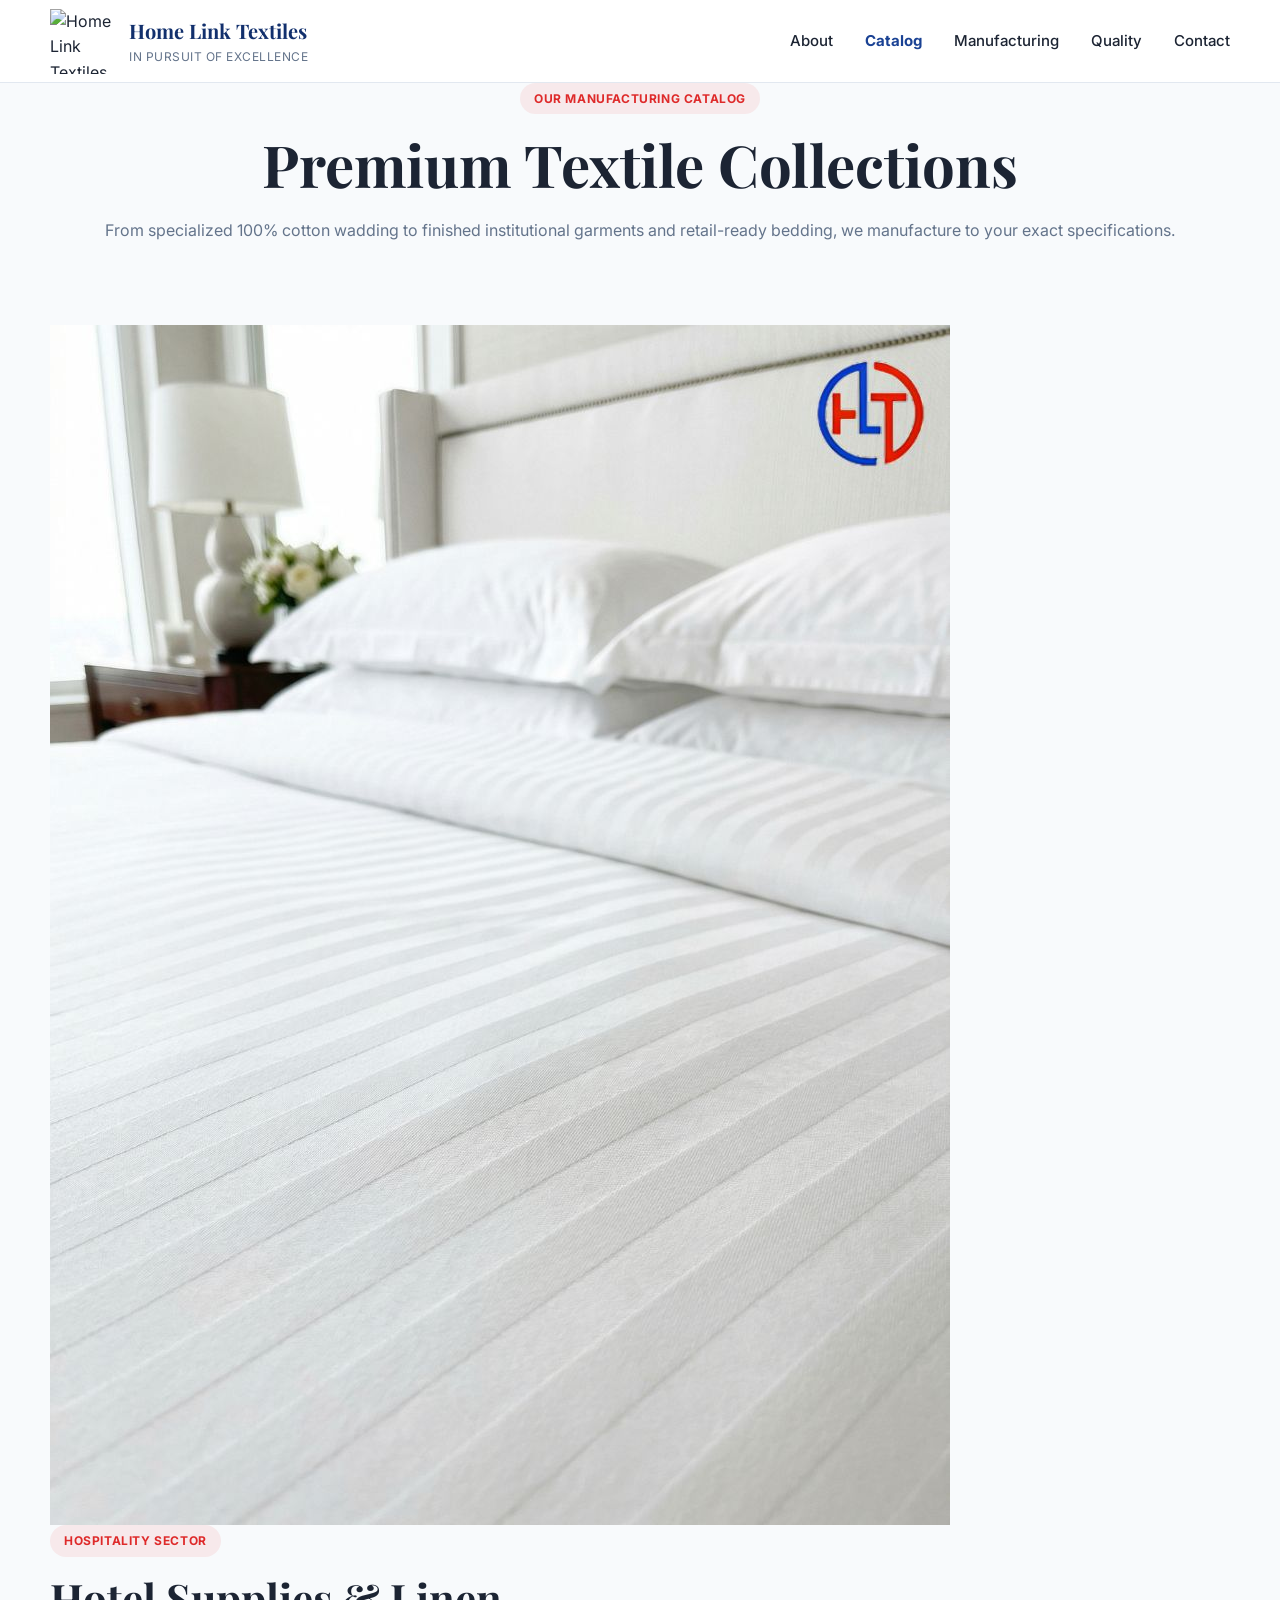
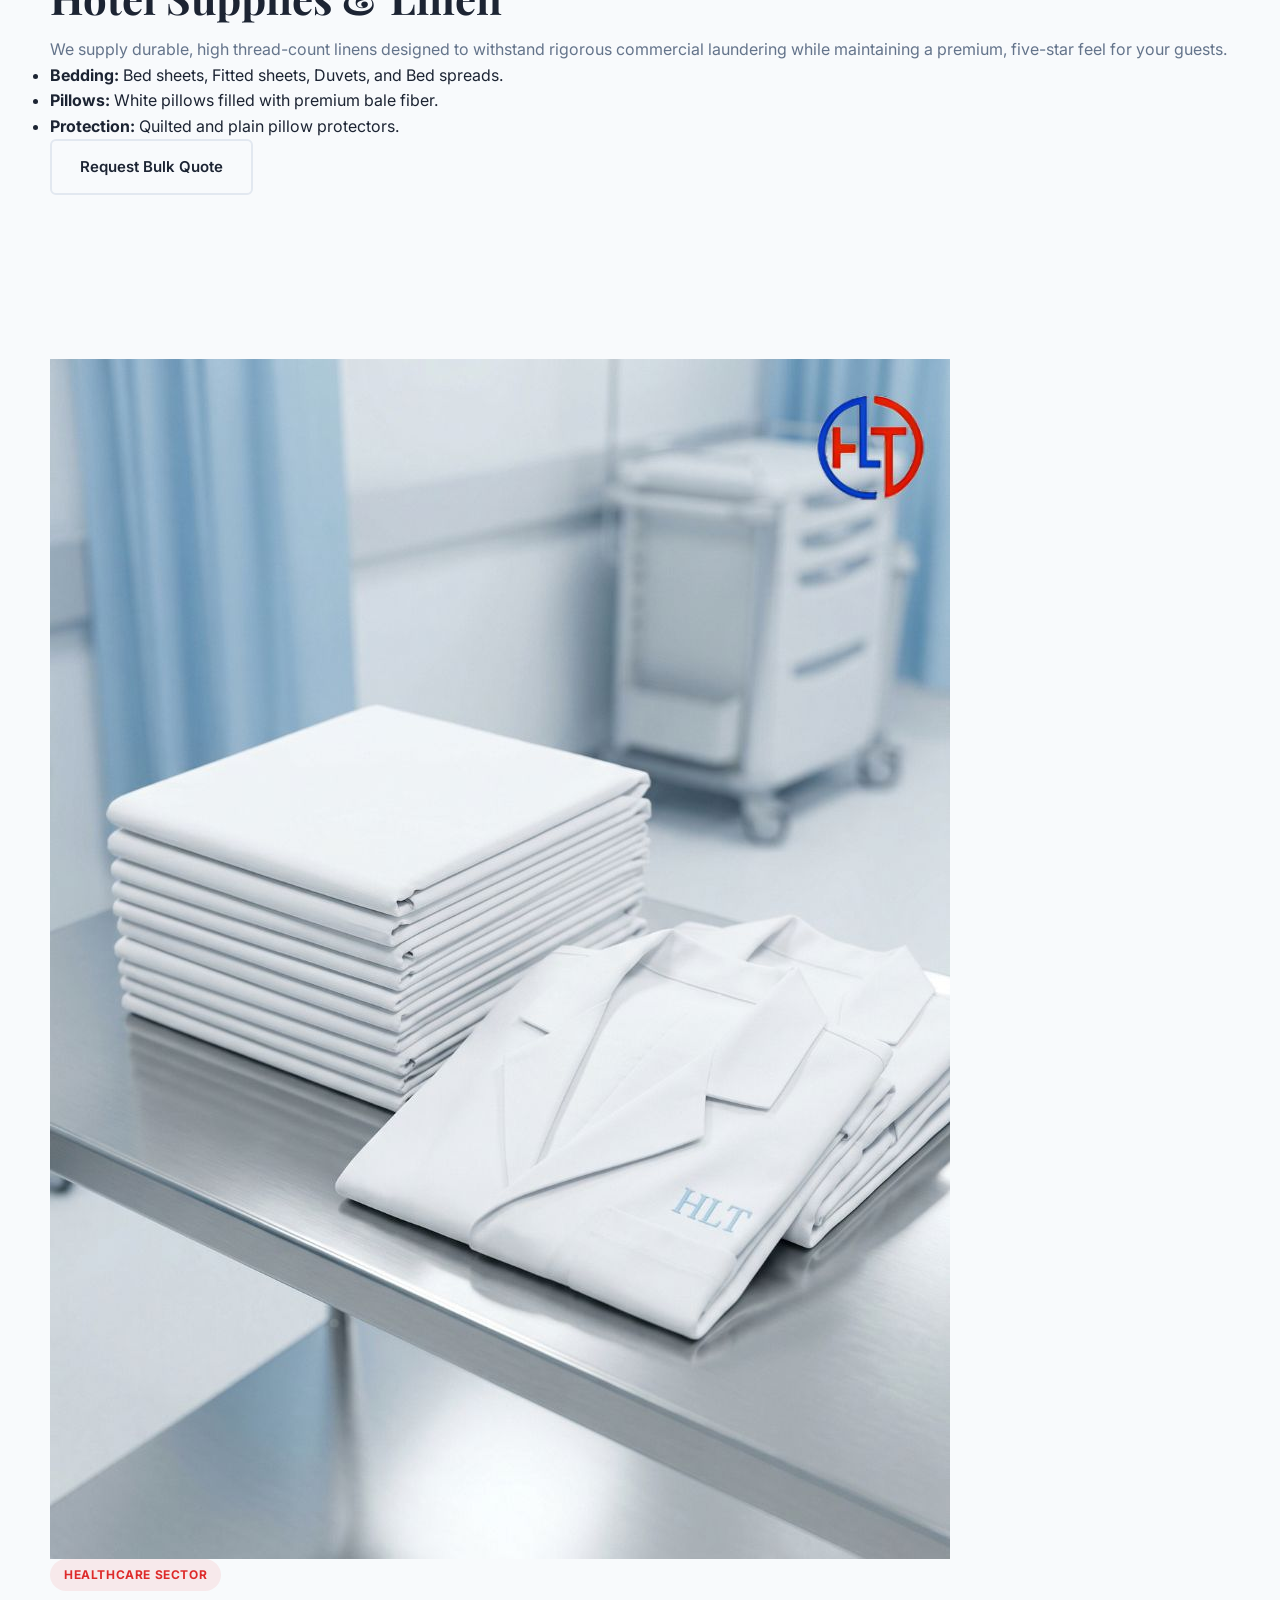
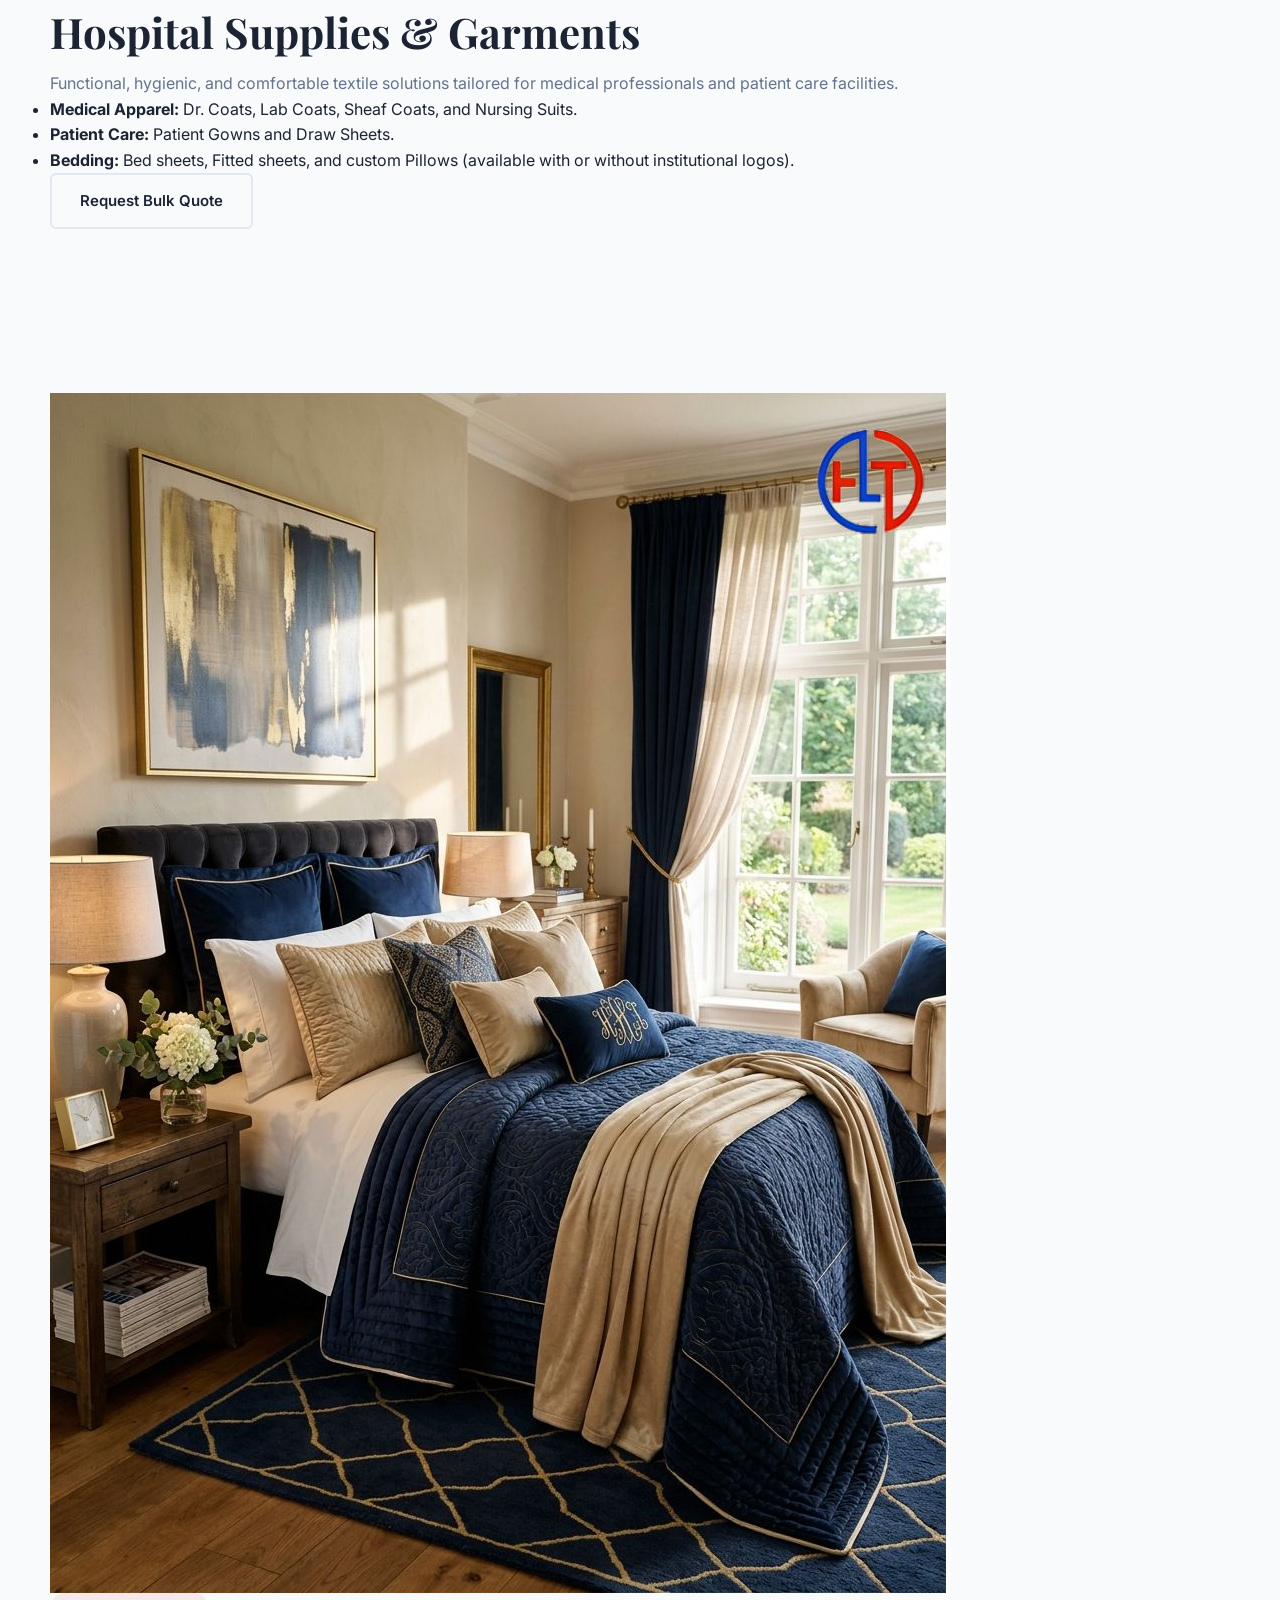
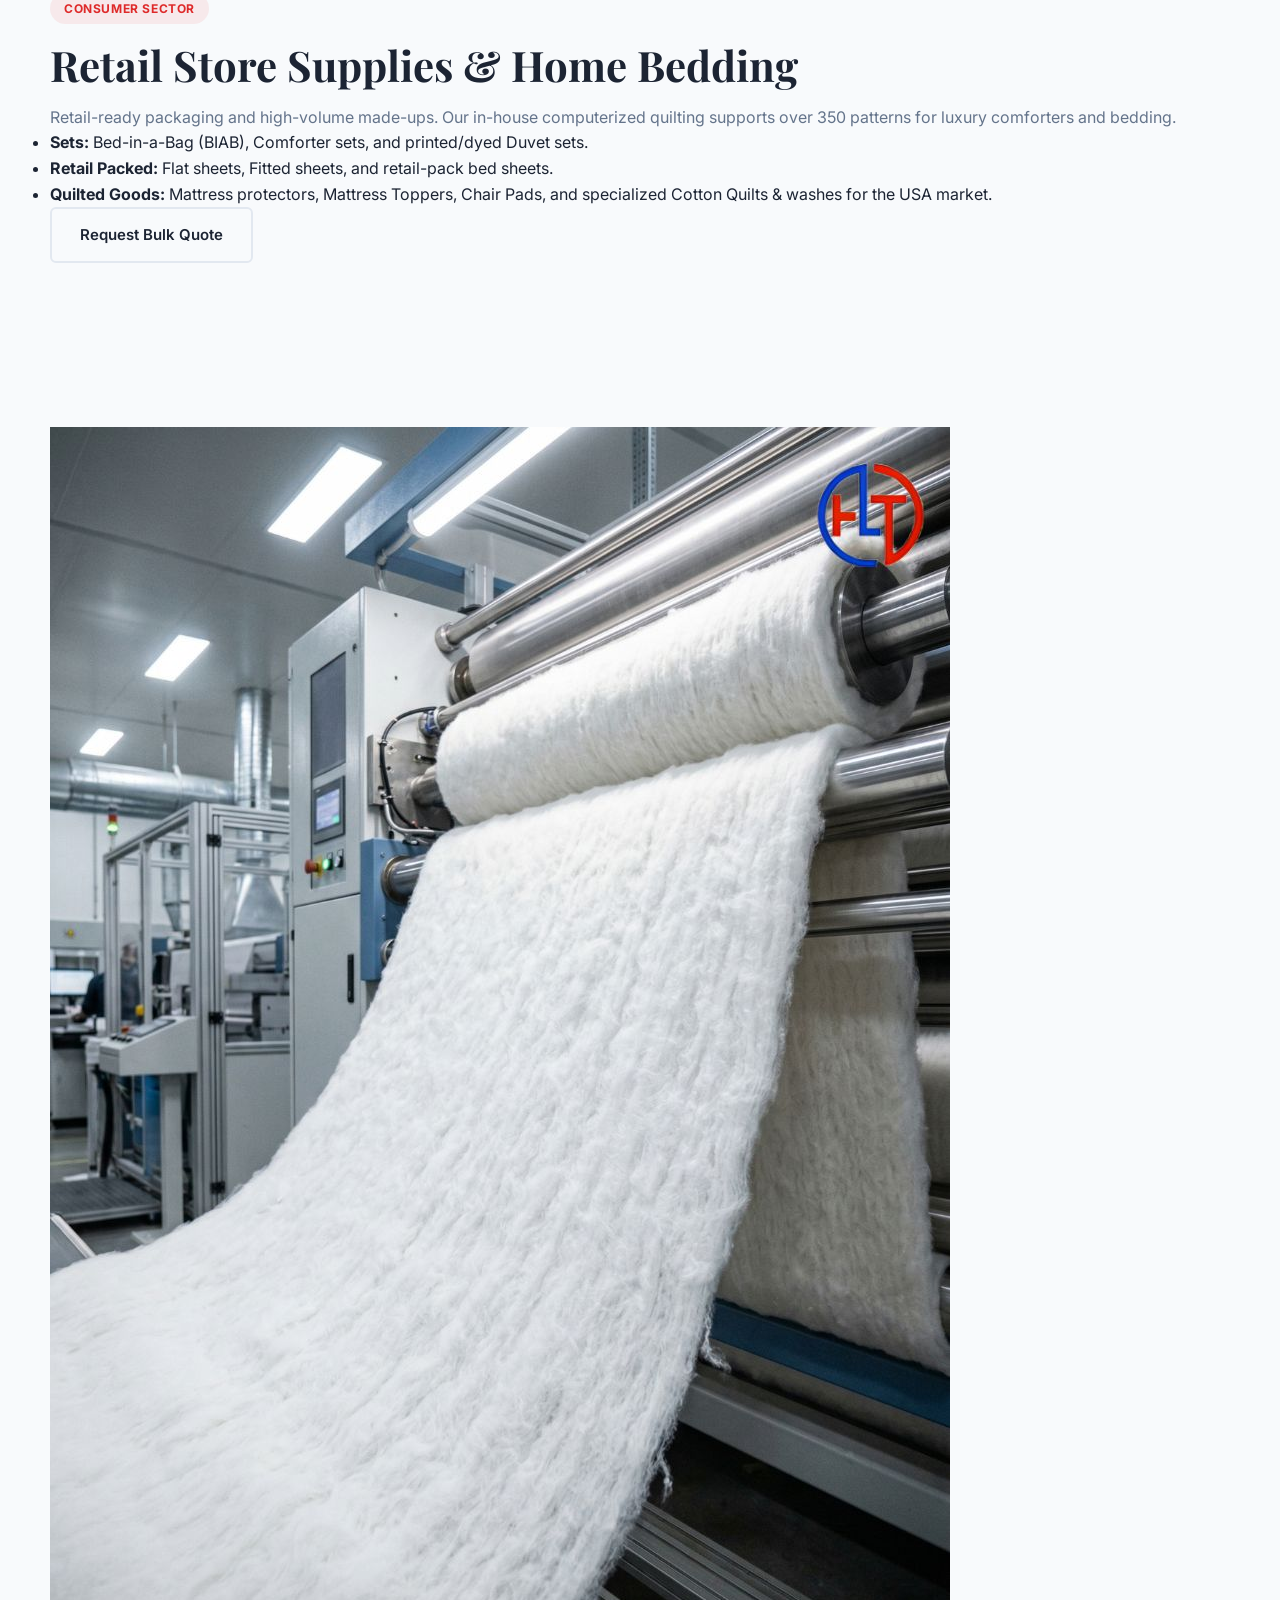
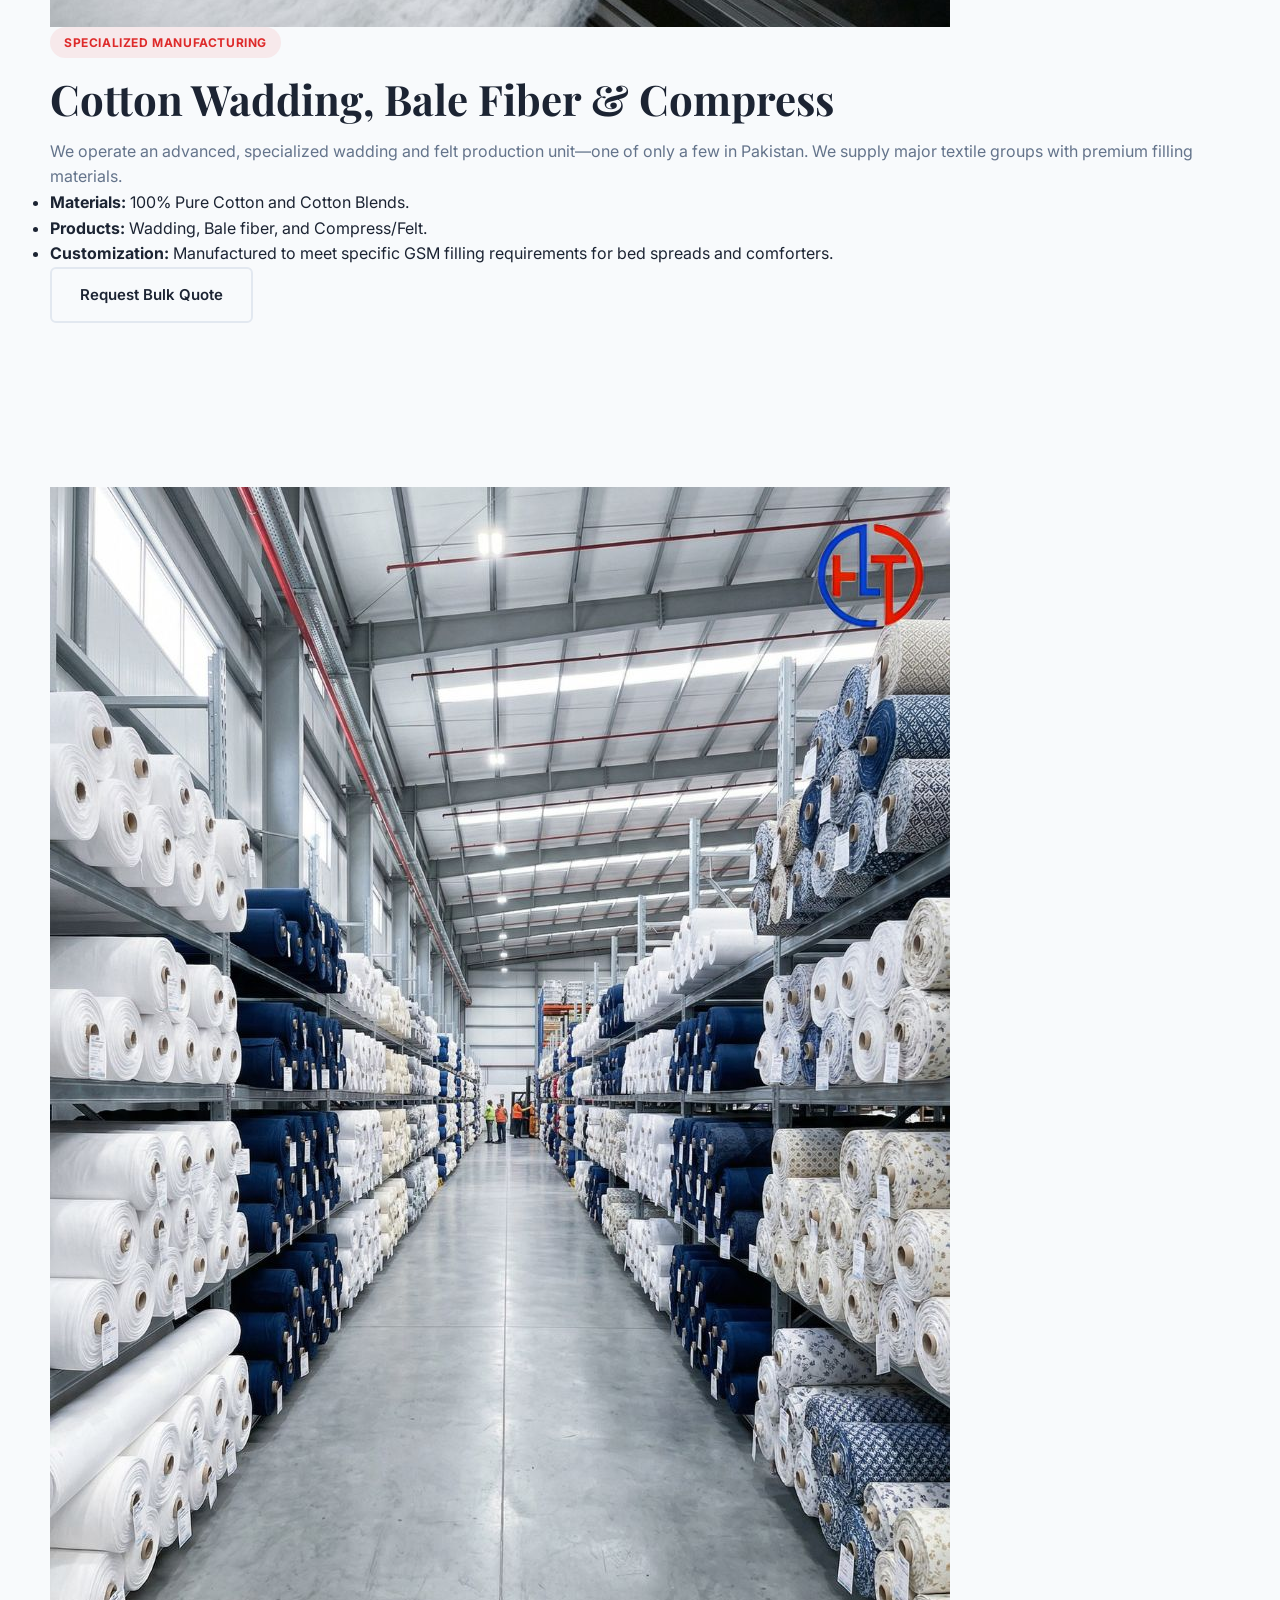
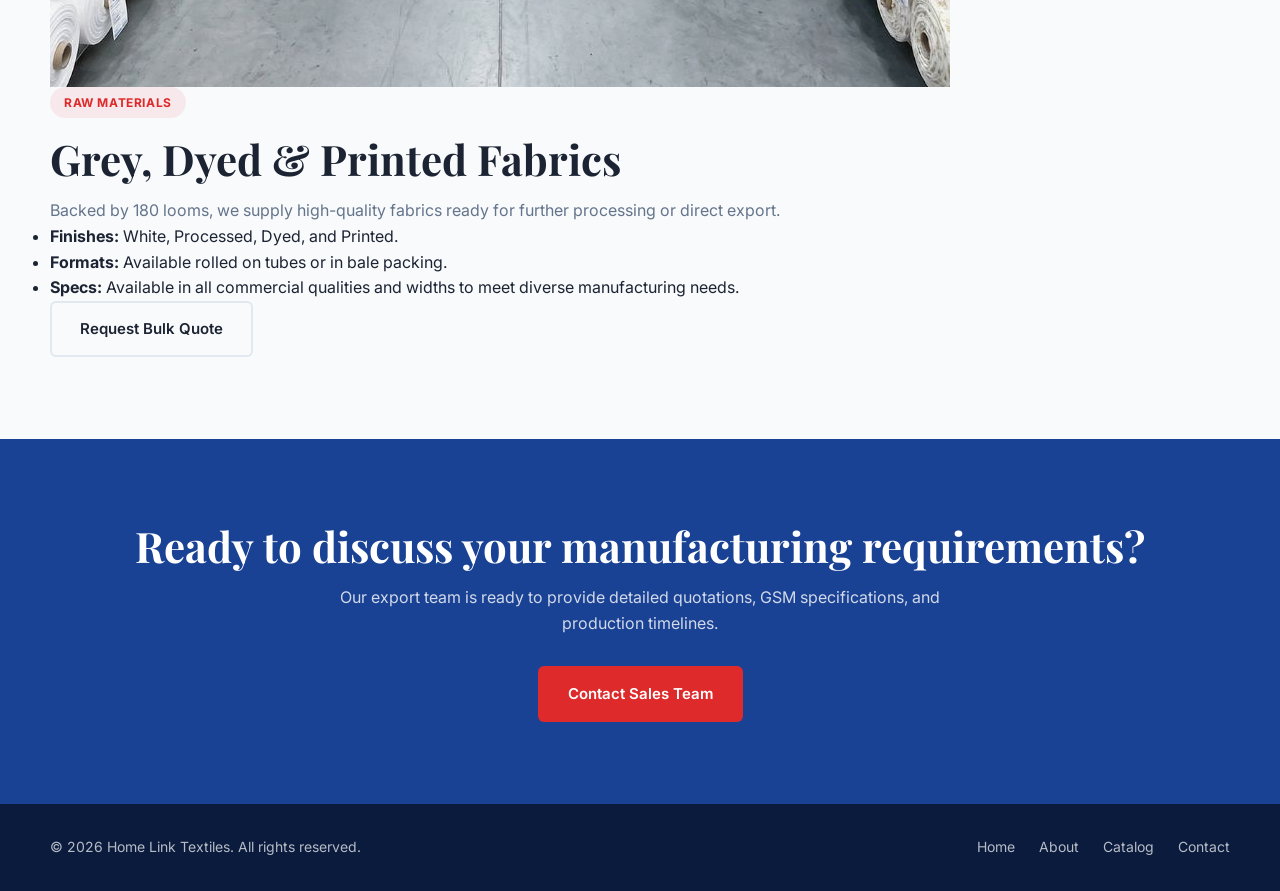
==== products.html @ 5bf3c8de "Create products.html" ====
<!DOCTYPE html>
<html lang="en">
<head>
  <meta charset="UTF-8" />
  <meta name="viewport" content="width=device-width, initial-scale=1.0" />
  <title>Our Products | Home Link Textiles</title>
  <link rel="icon" href="assets/image_af08e5.png" type="image/png">
  <meta name="description" content="Explore the complete manufacturing catalog of Home Link Textiles, including hotel linen, hospital apparel, retail bedding, cotton wadding, and raw fabrics." />
  
  <link rel="preconnect" href="https://fonts.googleapis.com">
  <link rel="preconnect" href="https://fonts.gstatic.com" crossorigin>
  <link href="https://fonts.googleapis.com/css2?family=Playfair+Display:wght@600;700&family=Inter:wght@400;500;600&display=swap" rel="stylesheet">
  
  <link rel="stylesheet" href="styles.css" />
</head>
<body>
  
  <header>
    <div class="container nav">
      <a href="index.html" class="brand">
        <img src="assets/image_af08e5.png" alt="Home Link Textiles Logo" />
        <div class="brand-text">
          <strong>Home Link Textiles</strong>
          <span>In Pursuit of Excellence</span>
        </div>
      </a>

      <button class="nav-toggle" aria-label="Open navigation menu" aria-expanded="false" aria-controls="site-menu">
        <span></span>
        <span></span>
        <span></span>
      </button>

      <nav class="site-nav" id="site-menu">
        <ul>
          <li><a href="index.html#about">About</a></li>
          <li><a href="products.html" style="color: var(--primary); font-weight: 700;">Catalog</a></li>
          <li><a href="index.html#manufacturing">Manufacturing</a></li>
          <li><a href="index.html#quality">Quality</a></li>
          <li><a href="index.html#contact">Contact</a></li>
        </ul>
      </nav>
    </div>
  </header>
  
  <main>
    <section class="page-header">
      <div class="container text-center">
        <span class="eyebrow">Our Manufacturing Catalog</span>
        <h1>Premium Textile Collections</h1>
        <p class="header-subtitle">
          From specialized 100% cotton wadding to finished institutional garments and retail-ready bedding, we manufacture to your exact specifications.
        </p>
      </div>
    </section>

    <section class="section product-feature">
      <div class="container">
        <div class="feature-grid">
          <div class="feature-image">
            <img src="assets/hotel-linen.jpg" alt="Luxury Hotel Linen Collection" loading="lazy">
          </div>
          <div class="feature-text">
            <span class="eyebrow">Hospitality Sector</span>
            <h2>Hotel Supplies & Linen</h2>
            <p>We supply durable, high thread-count linens designed to withstand rigorous commercial laundering while maintaining a premium, five-star feel for your guests.</p>
            <ul class="feature-list">
              <li><strong>Bedding:</strong> Bed sheets, Fitted sheets, Duvets, and Bed spreads.</li>
              <li><strong>Pillows:</strong> White pillows filled with premium bale fiber.</li>
              <li><strong>Protection:</strong> Quilted and plain pillow protectors.</li>
            </ul>
            <a href="index.html#contact" class="btn btn-secondary">Request Bulk Quote</a>
          </div>
        </div>
      </div>
    </section>

    <section class="section product-feature bg-light">
      <div class="container">
        <div class="feature-grid reverse">
          <div class="feature-image">
            <img src="assets/hospital-linen.jpg" alt="Hospital Garments and Linen" loading="lazy">
          </div>
          <div class="feature-text">
            <span class="eyebrow">Healthcare Sector</span>
            <h2>Hospital Supplies & Garments</h2>
            <p>Functional, hygienic, and comfortable textile solutions tailored for medical professionals and patient care facilities.</p>
            <ul class="feature-list">
              <li><strong>Medical Apparel:</strong> Dr. Coats, Lab Coats, Sheaf Coats, and Nursing Suits.</li>
              <li><strong>Patient Care:</strong> Patient Gowns and Draw Sheets.</li>
              <li><strong>Bedding:</strong> Bed sheets, Fitted sheets, and custom Pillows (available with or without institutional logos).</li>
            </ul>
            <a href="index.html#contact" class="btn btn-secondary">Request Bulk Quote</a>
          </div>
        </div>
      </div>
    </section>

    <section class="section product-feature">
      <div class="container">
        <div class="feature-grid">
          <div class="feature-image">
            <img src="assets/home-bedding.jpg" alt="Retail Bedding and Comforters" loading="lazy">
          </div>
          <div class="feature-text">
            <span class="eyebrow">Consumer Sector</span>
            <h2>Retail Store Supplies & Home Bedding</h2>
            <p>Retail-ready packaging and high-volume made-ups. Our in-house computerized quilting supports over 350 patterns for luxury comforters and bedding.</p>
            <ul class="feature-list">
              <li><strong>Sets:</strong> Bed-in-a-Bag (BIAB), Comforter sets, and printed/dyed Duvet sets.</li>
              <li><strong>Retail Packed:</strong> Flat sheets, Fitted sheets, and retail-pack bed sheets.</li>
              <li><strong>Quilted Goods:</strong> Mattress protectors, Mattress Toppers, Chair Pads, and specialized Cotton Quilts & washes for the USA market.</li>
            </ul>
            <a href="index.html#contact" class="btn btn-secondary">Request Bulk Quote</a>
          </div>
        </div>
      </div>
    </section>

    <section class="section product-feature bg-light">
      <div class="container">
        <div class="feature-grid reverse">
          <div class="feature-image">
            <img src="assets/cotton-wadding.jpg" alt="Industrial Cotton Wadding" loading="lazy">
          </div>
          <div class="feature-text">
            <span class="eyebrow">Specialized Manufacturing</span>
            <h2>Cotton Wadding, Bale Fiber & Compress</h2>
            <p>We operate an advanced, specialized wadding and felt production unit—one of only a few in Pakistan. We supply major textile groups with premium filling materials.</p>
            <ul class="feature-list">
              <li><strong>Materials:</strong> 100% Pure Cotton and Cotton Blends.</li>
              <li><strong>Products:</strong> Wadding, Bale fiber, and Compress/Felt.</li>
              <li><strong>Customization:</strong> Manufactured to meet specific GSM filling requirements for bed spreads and comforters.</li>
            </ul>
            <a href="index.html#contact" class="btn btn-secondary">Request Bulk Quote</a>
          </div>
        </div>
      </div>
    </section>

    <section class="section product-feature">
      <div class="container">
        <div class="feature-grid">
          <div class="feature-image">
            <img src="assets/fabrics-rolls.jpg" alt="Fabric Rolls in Warehouse" loading="lazy">
          </div>
          <div class="feature-text">
            <span class="eyebrow">Raw Materials</span>
            <h2>Grey, Dyed & Printed Fabrics</h2>
            <p>Backed by 180 looms, we supply high-quality fabrics ready for further processing or direct export.</p>
            <ul class="feature-list">
              <li><strong>Finishes:</strong> White, Processed, Dyed, and Printed.</li>
              <li><strong>Formats:</strong> Available rolled on tubes or in bale packing.</li>
              <li><strong>Specs:</strong> Available in all commercial qualities and widths to meet diverse manufacturing needs.</li>
            </ul>
            <a href="index.html#contact" class="btn btn-secondary">Request Bulk Quote</a>
          </div>
        </div>
      </div>
    </section>

    <section class="section cta">
      <div class="container text-center">
        <h2>Ready to discuss your manufacturing requirements?</h2>
        <p style="color: rgba(255,255,255,0.8); max-width: 600px; margin: 10px auto 30px;">Our export team is ready to provide detailed quotations, GSM specifications, and production timelines.</p>
        <a href="index.html#contact" class="btn btn-primary-alt">Contact Sales Team</a>
      </div>
    </section>

  </main>

  <footer>
    <div class="container footer-grid">
      <p>© 2026 Home Link Textiles. All rights reserved.</p>
      <div class="footer-links">
        <a href="index.html">Home</a>
        <a href="index.html#about">About</a>
        <a href="products.html">Catalog</a>
        <a href="index.html#contact">Contact</a>
      </div>
    </div>
  </footer>

  <script>
    // Navigation toggle logic (Same as index)
    const navToggle = document.querySelector('.nav-toggle');
    const siteMenu = document.querySelector('.site-nav');
    if (navToggle && siteMenu) {
      navToggle.addEventListener('click', () => {
        const isOpen = siteMenu.classList.toggle('open');
        navToggle.classList.toggle('active', isOpen);
      });
    }
  </script>
</body>
</html>
---- styles.css ----
:root {
  /* Adjusted Premium Logo Colors */
  --primary: #1A4294; 
  --primary-dark: #12306D;
  --secondary: #DE2A2A; 
  --secondary-dark: #B82222;
  
  /* Layout & Typography Basics */
  --text: #1C2433;
  --muted: #64748B;
  --bg: #F8FAFC;
  --white: #FFFFFF;
  --border: #E2E8F0;
  
  /* Refined, sharper corners and sophisticated shadows */
  --shadow: 0 16px 32px rgba(26, 66, 148, 0.06); 
  --radius: 6px; 
  --container: 1180px;
}

* {
  margin: 0;
  padding: 0;
  box-sizing: border-box;
}

html {
  scroll-behavior: smooth;
}

body {
  font-family: 'Inter', sans-serif;
  color: var(--text);
  background: var(--bg);
  line-height: 1.6;
  overflow-x: hidden;
}

h1, h2, h3, h4, h5, h6 {
  font-family: 'Playfair Display', serif;
  line-height: 1.2;
}

h1 {
  font-size: clamp(36px, 5vw, 58px);
  margin-bottom: 18px;
}

h2 {
  font-size: clamp(32px, 4vw, 42px);
  margin-bottom: 14px;
}

h3 {
  font-size: 24px;
  margin-bottom: 10px;
}

p {
  color: var(--muted);
  font-size: 16px;
}

img {
  max-width: 100%;
  display: block;
}

a {
  text-decoration: none;
  color: inherit;
}

.container {
  width: min(100% - 32px, var(--container));
  margin: 0 auto;
}

.text-center {
  text-align: center;
  margin-left: auto;
  margin-right: auto;
}

.section {
  padding: 82px 0;
}

.section-title {
  max-width: 760px;
  margin-bottom: 42px;
}

/* Red Accent Eyebrow */
.eyebrow {
  display: inline-block;
  padding: 6px 14px;
  border-radius: 999px;
  background: rgba(222, 42, 42, 0.08);
  color: var(--secondary);
  font-family: 'Inter', sans-serif;
  font-size: 12px;
  font-weight: 700;
  letter-spacing: 0.6px;
  margin-bottom: 16px;
  text-transform: uppercase;
}

/* Buttons */
.btns {
  display: flex;
  flex-wrap: wrap;
  gap: 14px;
  margin-top: 28px;
}

.btn {
  display: inline-flex;
  align-items: center;
  justify-content: center;
  padding: 14px 28px;
  border-radius: var(--radius);
  font-family: 'Inter', sans-serif;
  font-weight: 600;
  font-size: 15px;
  transition: 0.3s ease;
  border: 2px solid transparent;
  cursor: pointer;
}

.btn-primary {
  background: var(--primary);
  color: var(--white);
}

.btn-primary:hover {
  background: var(--primary-dark);
  transform: translateY(-2px);
  box-shadow: 0 8px 20px rgba(26, 66, 148, 0.15);
}

.btn-secondary {
  background: transparent;
  color: var(--text);
  border-color: var(--border);
}

.btn-secondary:hover {
  border-color: var(--primary);
  color: var(--primary);
  transform: translateY(-2px);
}

/* Header & Nav */
header {
  position: sticky;
  top: 0;
  z-index: 100;
  background: var(--white);
  border-bottom: 1px solid var(--border);
}

.nav {
  min-height: 82px;
  display: flex;
  align-items: center;
  justify-content: space-between;
  gap: 20px;
  position: relative;
}

.brand {
  display: flex;
  align-items: center;
  gap: 14px;
}

.brand img {
  width: 65px;
  height: 65px;
  object-fit: contain;
}

.brand-text strong {
  display: block;
  font-family: 'Playfair Display', serif;
  font-size: 20px;
  color: var(--primary-dark);
}

.brand-text span {
  display: block;
  color: var(--muted);
  font-size: 12px;
  letter-spacing: 0.5px;
  text-transform: uppercase;
}

.site-nav ul {
  display: flex;
  list-style: none;
  gap: 32px;
  align-items: center;
}

.site-nav a {
  color: var(--text);
  font-weight: 500;
  font-size: 15px;
  transition: color 0.2s;
}

.site-nav a:hover {
  color: var(--secondary);
}

.nav-toggle {
  display: none;
  width: 44px;
  height: 44px;
  border: 1px solid var(--border);
  background: var(--white);
  border-radius: var(--radius);
  cursor: pointer;
  align-items: center;
  justify-content: center;
  flex-direction: column;
  gap: 5px;
}

.nav-toggle span {
  display: block;
  width: 20px;
  height: 2px;
  background: var(--text);
  border-radius: 2px;
  transition: 0.25s ease;
}

/* Hero Section */
.hero {
  position: relative;
  background: var(--white);
  padding: 88px 0 72px;
  border-bottom: 1px solid var(--border);
}

.hero-grid {
  display: grid;
  grid-template-columns: 1.15fr 0.85fr;
  gap: 48px;
  align-items: center;
}

.hero p {
  font-size: 18px;
  max-width: 600px;
}

.hero-card {
  background: var(--white);
  border-radius: var(--radius);
  padding: 32px;
  box-shadow: var(--shadow);
  border: 1px solid var(--border); 
}

.hero-stats {
  display: grid;
  grid-template-columns: repeat(2, 1fr);
  gap: 16px;
  margin-top: 24px;
}

.stat-box {
  background: var(--bg);
  border-radius: var(--radius);
  padding: 20px;
}

.stat-box strong {
  display: flex;
  align-items: center;
  font-family: 'Playfair Display', serif;
  font-size: 40px; /* Make this 56px if you want them even bigger */
  font-weight: 700;
  color: var(--primary);
  line-height: 1;
}


.stat-box span {
  color: var(--text);
  font-size: 13px;
  font-weight: 600;
  text-transform: uppercase;
}

/* This targets ONLY the direct child span (the labels like "LOOMS IN WEAVING") */
.stat-box > span {
  color: var(--text);
  font-size: 13px;
  font-weight: 600;
  text-transform: uppercase;
  margin-top: 4px;
  display: block;
}

/* This forces the animated numbers to inherit the large, bold size of the strong tag */
.stat-box strong .counter {
  font-size: inherit;
  color: inherit;
}

.highlight-bar {
  margin-top: 48px;
  display: grid;
  grid-template-columns: repeat(5, 1fr);
  gap: 16px;
}

.highlight-item {
  background: var(--bg);
  border-radius: var(--radius);
  padding: 24px 16px;
  text-align: center;
}

.highlight-item strong {
  display: block;
  font-family: 'Playfair Display', serif;
  font-size: 22px;
  color: var(--secondary);
  margin-bottom: 4px;
}

.highlight-item span {
  font-size: 13px;
  font-weight: 500;
  color: var(--muted);
}

/* Premium Catalog Grid */
.catalog-grid {
  display: grid;
  grid-template-columns: repeat(3, 1fr);
  gap: 24px;
  margin-top: 40px;
}

.catalog-item {
  position: relative;
  border-radius: var(--radius);
  overflow: hidden;
  box-shadow: var(--shadow);
  aspect-ratio: 3/4;
  background: var(--bg);
  border: 1px solid var(--border);
}

.catalog-img {
  width: 100%;
  height: 100%;
  object-fit: cover;
  transition: transform 0.7s ease;
}

.catalog-overlay {
  position: absolute;
  inset: 0;
  background: linear-gradient(to top, rgba(26, 66, 148, 0.95) 0%, rgba(26, 66, 148, 0.3) 100%);
  color: var(--white);
  opacity: 0;
  display: flex;
  align-items: flex-end;
  padding: 32px 24px;
  transition: opacity 0.4s ease;
}

.catalog-item:hover .catalog-overlay {
  opacity: 1;
}

.catalog-item:hover .catalog-img {
  transform: scale(1.05);
}

.catalog-content {
  transform: translateY(15px);
  transition: transform 0.4s ease;
  width: 100%;
}

.catalog-item:hover .catalog-content {
  transform: translateY(0);
}

.catalog-tag {
  background: var(--secondary);
  color: var(--white);
  padding: 4px 10px;
  font-size: 10px;
  font-weight: 700;
  text-transform: uppercase;
  letter-spacing: 1px;
  border-radius: 4px;
  margin-bottom: 12px;
  display: inline-block;
}

.catalog-content h3 {
  font-size: 24px;
  color: var(--white);
  margin-bottom: 6px;
}

.catalog-content p {
  color: rgba(255, 255, 255, 0.8);
  font-size: 14px;
  margin-bottom: 16px;
}

.catalog-content ul {
  list-style: none;
  margin-bottom: 24px;
  padding: 0;
}

.catalog-content ul li {
  font-size: 13px;
  color: var(--white);
  margin-bottom: 8px;
  display: flex;
  align-items: center;
}

.catalog-content ul li::before {
  content: "→";
  color: var(--secondary);
  margin-right: 10px;
  font-weight: 700;
}

.btn-outline {
  background: transparent;
  color: var(--white);
  border: 1px solid rgba(255, 255, 255, 0.4);
}

.btn-outline:hover {
  background: var(--white);
  color: var(--primary);
}

.btn-sm {
  padding: 10px 20px;
  font-size: 13px;
}

/* Structural Grids */
.about-grid,
.quality-grid,
.contact-grid,
.cta-grid {
  display: grid;
  grid-template-columns: 1fr 1fr;
  gap: 32px;
  align-items: start;
}

/* Panels */
.panel {
  background: var(--white);
  border-radius: var(--radius);
  padding: 40px;
  box-shadow: var(--shadow);
  height: 100%;
}

.panel p {
  text-align: left;
}

/* Lists */
.list {
  list-style: none;
  display: grid;
  gap: 16px;
  margin-top: 24px;
}

.list li {
  position: relative;
  padding-left: 24px;
  color: var(--muted);
  font-size: 15px;
}

.list li::before {
  content: "";
  width: 8px;
  height: 8px;
  border-radius: 50%;
  background: var(--secondary);
  position: absolute;
  left: 0;
  top: 8px;
}

/* Process Grid */
.process-grid {
  display: grid;
  grid-template-columns: repeat(5, 1fr);
  gap: 20px;
}

.process-step {
  background: var(--white);
  border-radius: var(--radius);
  padding: 32px 24px;
  box-shadow: var(--shadow);
}

.step-no {
  display: inline-flex;
  width: 40px;
  height: 40px;
  align-items: center;
  justify-content: center;
  border-radius: var(--radius);
  background: var(--primary);
  color: var(--white);
  font-family: 'Playfair Display', serif;
  font-size: 20px;
  font-weight: 700;
  margin-bottom: 20px;
}

/* CTA Section */
.cta {
  background: var(--primary);
  color: var(--white);
}

.cta-panel {
  background: var(--primary-dark);
  box-shadow: none;
}

.cta h2,
.cta h3,
.cta p,
.cta li {
  color: var(--white);
}

.cta .list li::before {
  background: var(--white);
}

.btn-primary-alt {
  background: var(--secondary);
  color: var(--white);
}

.btn-primary-alt:hover {
  background: var(--secondary-dark);
}

/* Forms */
form {
  display: grid;
  gap: 16px;
}

input,
select,
textarea {
  width: 100%;
  padding: 14px 16px;
  border-radius: var(--radius);
  border: 1px solid var(--border);
  background: var(--bg);
  font-family: 'Inter', sans-serif;
  color: var(--text);
  transition: 0.2s;
}

input:focus,
select:focus,
textarea:focus {
  outline: none;
  border-color: var(--primary);
  background: var(--white);
}

textarea {
  min-height: 140px;
  resize: vertical;
}

/* Contact Details */
.contact-card {
  display: grid;
  gap: 16px;
}

.contact-item {
  padding: 20px;
  border-radius: var(--radius);
  background: var(--bg);
  border: 1px solid var(--border);
}

.contact-item strong {
  display: block;
  margin-bottom: 4px;
  color: var(--primary-dark);
}

/* Footer */
footer {
  background: #0B1B3D;
  padding: 32px 0;
}

.footer-grid {
  display: flex;
  justify-content: space-between;
  gap: 20px;
  align-items: center;
  flex-wrap: wrap;
}

footer p, footer a {
  color: rgba(255, 255, 255, 0.7);
  font-size: 14px;
}

.footer-links {
  display: flex;
  gap: 24px;
  flex-wrap: wrap;
}

.footer-links a:hover {
  color: var(--white);
}

/* Floating WhatsApp */
.floating-whatsapp {
  position: fixed;
  right: 24px;
  bottom: 24px;
  width: 60px;
  height: 60px;
  border-radius: 50%;
  background: #25D366;
  display: flex;
  align-items: center;
  justify-content: center;
  box-shadow: 0 12px 24px rgba(37, 211, 102, 0.3);
  z-index: 99;
  transition: transform 0.2s ease;
}

.floating-whatsapp:hover {
  transform: scale(1.05);
}

/* Responsive Rules */
@media (max-width: 1080px) {
  .hero-grid,
  .about-grid,
  .quality-grid,
  .contact-grid,
  .cta-grid,
  .process-grid,
  .highlight-bar,.catalog-grid {
    grid-template-columns: repeat(2, 1fr);
  }

  .nav {
    flex-direction: column;
    padding: 16px 0;
  }
}

@media (max-width: 860px) {
  .nav {
    min-height: 76px;
    flex-direction: row;
  }

  .nav-toggle {
    display: inline-flex;
  }

  .site-nav {
    position: absolute;
    top: calc(100% + 10px);
    left: 0;
    right: 0;
    display: none;
    background: var(--white);
    border: 1px solid var(--border);
    border-radius: var(--radius);
    box-shadow: var(--shadow);
    padding: 16px;
  }

  .site-nav.open {
    display: block;
  }

  .site-nav ul {
    flex-direction: column;
    align-items: stretch;
    gap: 8px;
  }

  .site-nav a {
    display: block;
    padding: 12px 16px;
    border-radius: var(--radius);
    background: var(--bg);
  }

  /* Catalog Swipeable Gallery for Mobile */
  .catalog-grid {
    display: flex;
    flex-wrap: nowrap;
    overflow-x: auto;
    scroll-snap-type: x mandatory;
    padding-bottom: 24px;
    -webkit-overflow-scrolling: touch;
    scrollbar-width: thin;
    gap: 16px;
  }

  .catalog-item {
    flex: 0 0 85%;
    scroll-snap-align: start;
    aspect-ratio: auto;
    height: 420px;
  }

  /* Custom Scrollbar for horizontal gallery */
  .catalog-grid::-webkit-scrollbar {
    height: 6px;
  }
  
  .catalog-grid::-webkit-scrollbar-thumb {
    background: var(--primary);
    border-radius: 10px;
  }
  
  .catalog-grid::-webkit-scrollbar-track {
    background: var(--border);
    border-radius: 10px;
  }

  /* Ensure overlay is always visible on mobile since there is no hover */
  .catalog-overlay {
    opacity: 1;
    background: linear-gradient(to top, rgba(26, 66, 148, 0.95) 0%, rgba(26, 66, 148, 0.5) 100%);
  }

  .catalog-content {
    transform: translateY(0);
  }
}

@media (max-width: 700px) {
  .hero-grid,
  .about-grid,
  .quality-grid,
  .contact-grid,
  .cta-grid,
  .process-grid,
  .highlight-bar,
  .hero-stats {
    grid-template-columns: 1fr;
  }

  .section {
    padding: 62px 0;
  }

  .panel {
    padding: 24px;
  }
  
  .catalog-item {
    flex: 0 0 92%;
  }
  .footer-grid {
    flex-direction: column;
    justify-content: center;
    text-align: center;
    gap: 16px;
  }

  .footer-links {
    justify-content: center;
  }
}
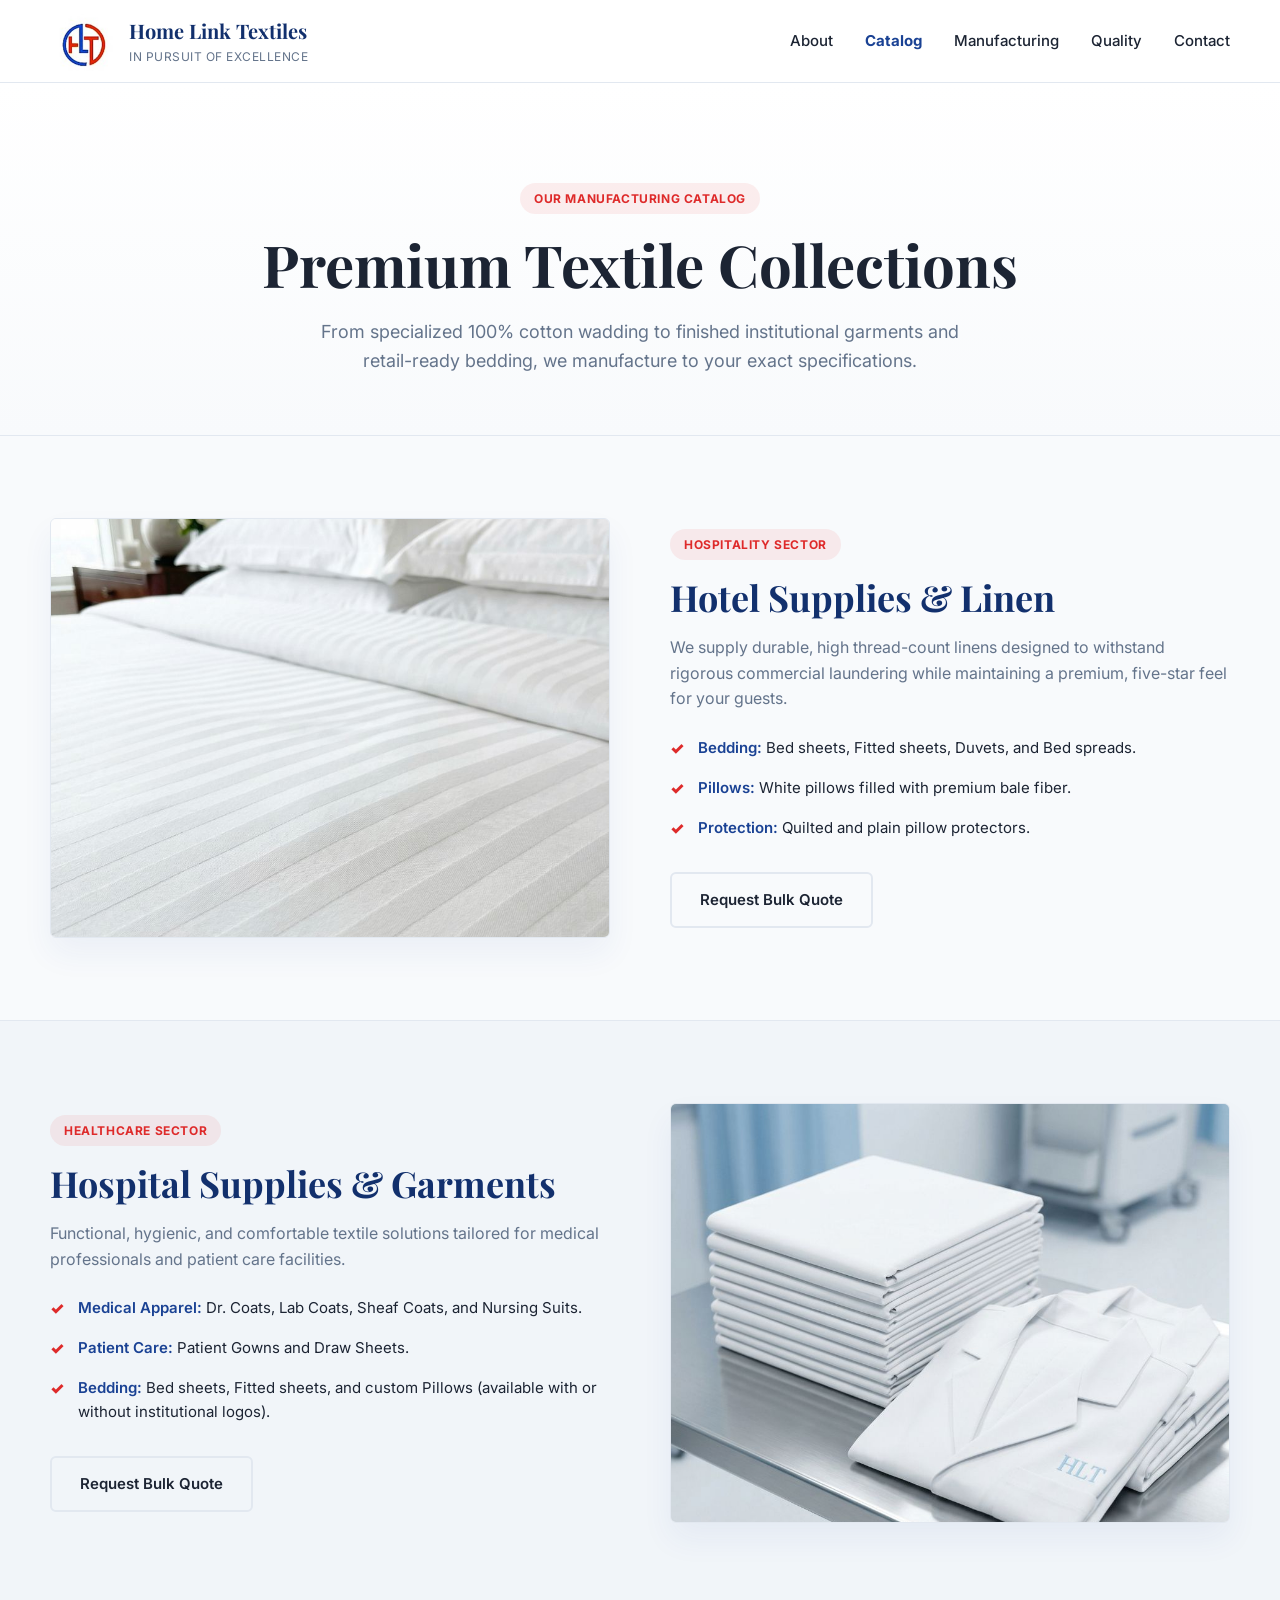
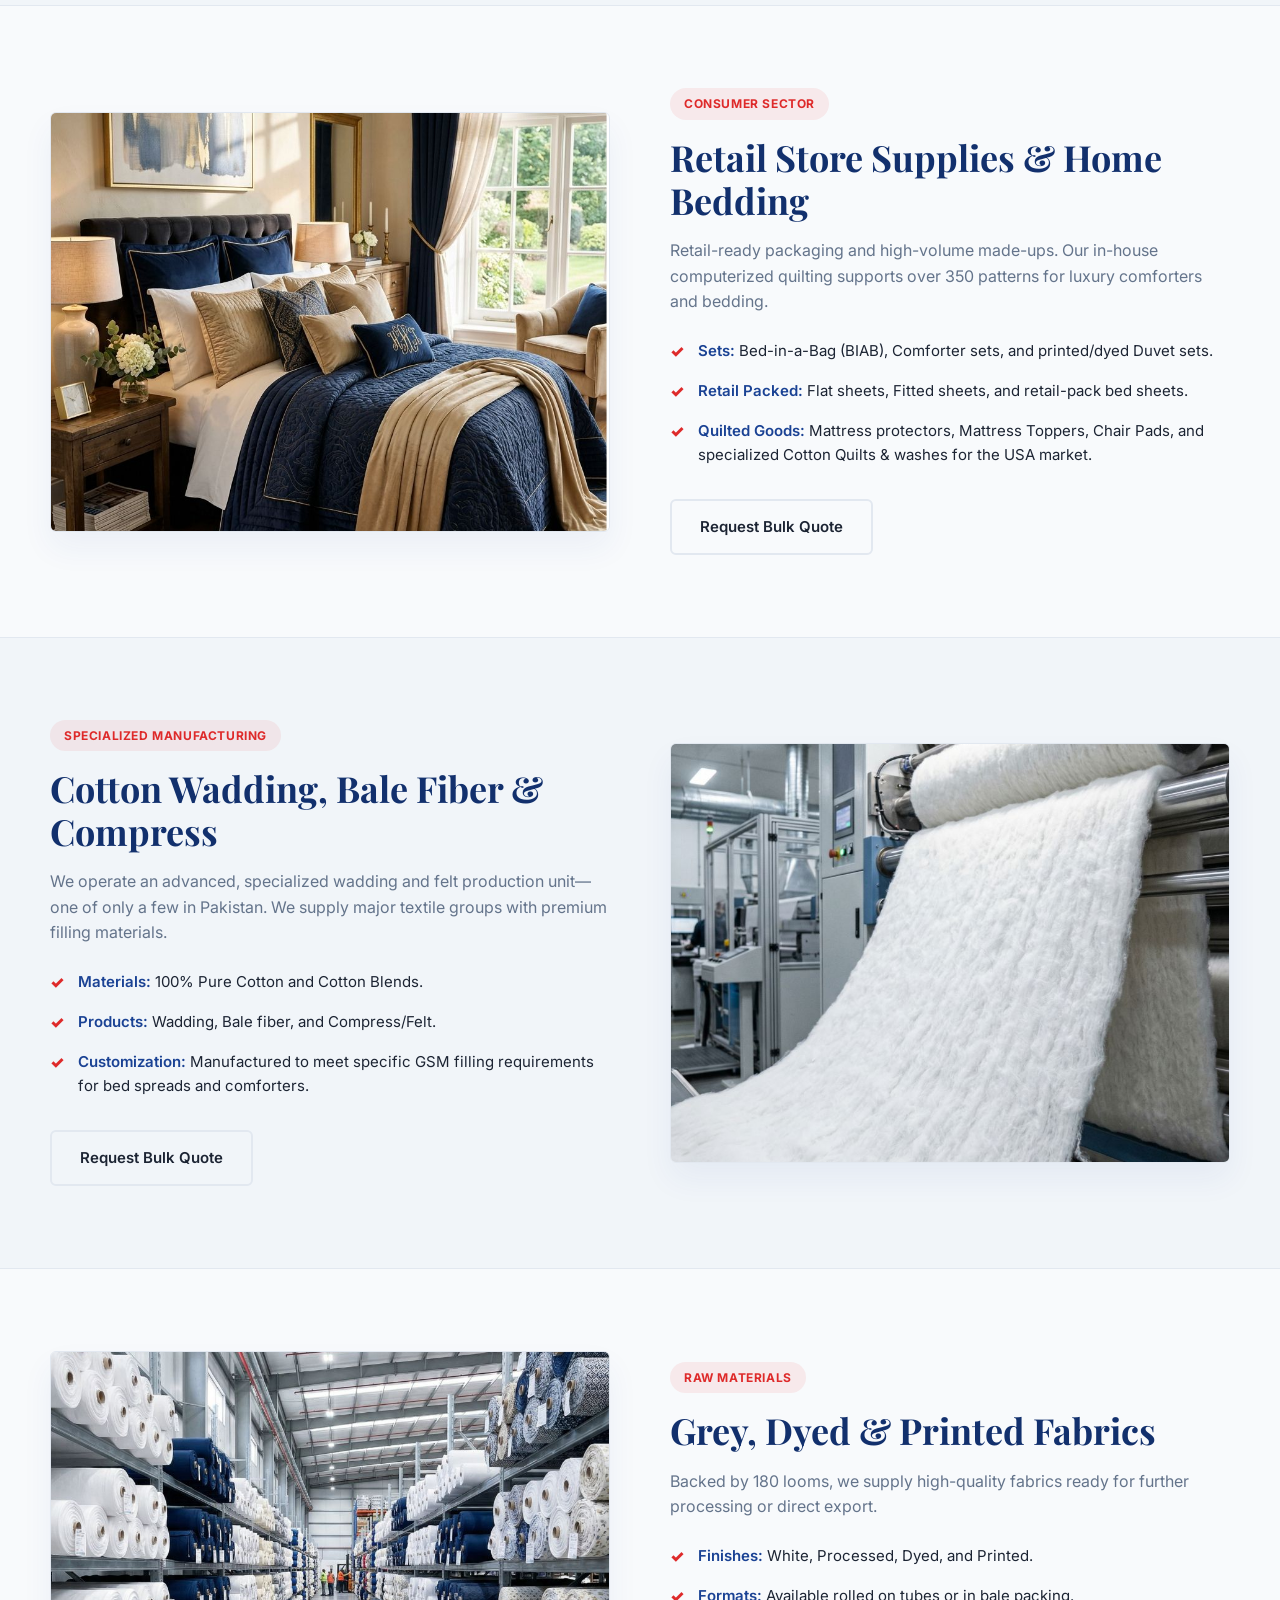
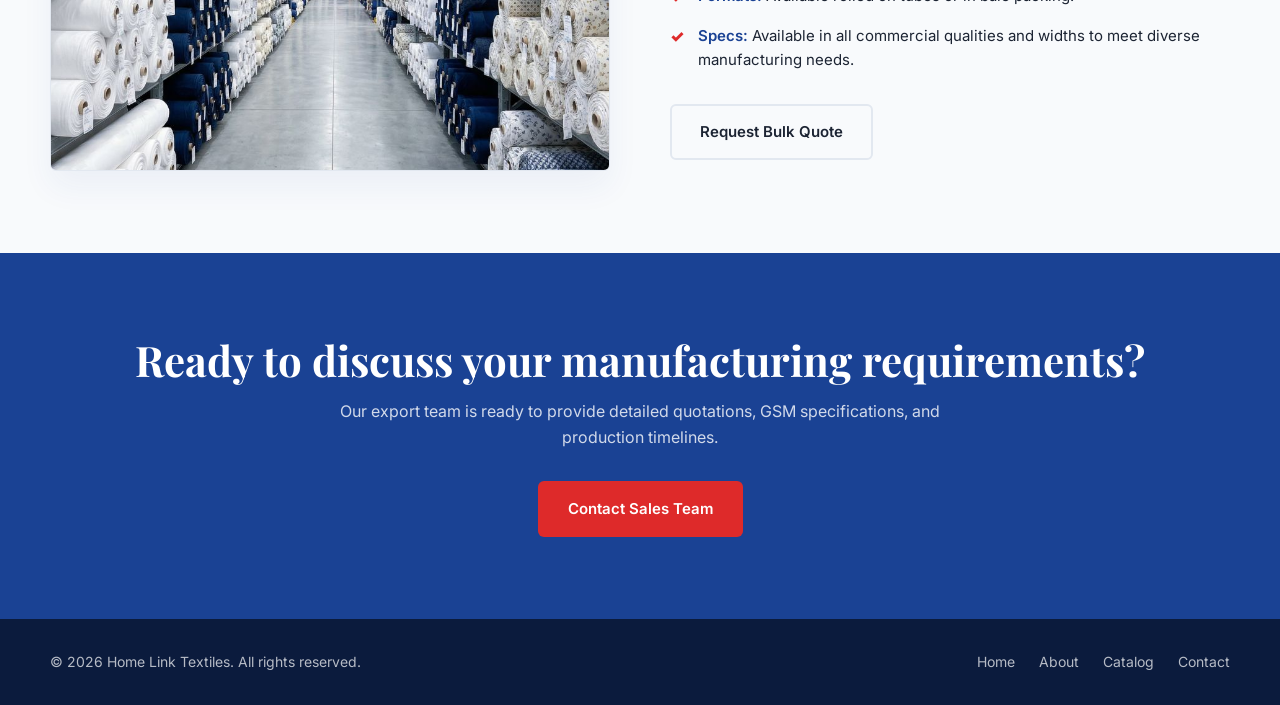
==== commit 30c9c904: "Update products.html" ====
--- a/products.html
+++ b/products.html
@@ -18,7 +18,7 @@
   <header>
     <div class="container nav">
       <a href="index.html" class="brand">
-        <img src="assets/image_af08e5.png" alt="Home Link Textiles Logo" />
+        <img src="assets/logo.jpg" alt="Home Link Textiles Logo" />
         <div class="brand-text">
           <strong>Home Link Textiles</strong>
           <span>In Pursuit of Excellence</span>
--- a/styles.css
+++ b/styles.css
@@ -676,8 +676,15 @@
   .contact-grid,
   .cta-grid,
   .process-grid,
-  .highlight-bar,.catalog-grid {
-    grid-template-columns: repeat(2, 1fr);
+  .highlight-bar,
+  .feature-grid { /* Added feature-grid here */
+    grid-template-columns: 1fr;
+    gap: 40px;
+  }
+  
+  /* Forces the image to always be on top on mobile screens */
+  .feature-grid.reverse .feature-text {
+    order: 0;
   }
 
   .nav {
@@ -685,7 +692,6 @@
     padding: 16px 0;
   }
 }
-
 @media (max-width: 860px) {
   .nav {
     min-height: 76px;
@@ -804,4 +810,89 @@
   .footer-links {
     justify-content: center;
   }
-}+}
+
+/* =========================================
+   PRODUCTS PAGE SPECIFIC STYLES
+   ========================================= */
+
+.page-header {
+  background: linear-gradient(180deg, #ffffff 0%, #F8FAFC 100%);
+  padding: 100px 0 60px;
+  border-bottom: 1px solid var(--border);
+}
+
+.page-header .header-subtitle {
+  max-width: 680px;
+  margin: 0 auto;
+  font-size: 18px;
+  color: var(--muted);
+}
+
+.bg-light {
+  background-color: #F1F5F9;
+  border-top: 1px solid var(--border);
+  border-bottom: 1px solid var(--border);
+}
+
+/* Zig-Zag Feature Grid */
+.feature-grid {
+  display: grid;
+  grid-template-columns: 1fr 1fr;
+  gap: 60px;
+  align-items: center;
+}
+
+/* Reverses the order so text is on the left, image on right */
+.feature-grid.reverse .feature-text {
+  order: -1;
+}
+
+.feature-image img {
+  width: 100%;
+  border-radius: var(--radius);
+  box-shadow: var(--shadow);
+  aspect-ratio: 4/3;
+  object-fit: cover;
+  border: 1px solid var(--border);
+}
+
+.feature-text h2 {
+  font-size: 36px;
+  color: var(--primary-dark);
+  margin-bottom: 16px;
+}
+
+.feature-text p {
+  font-size: 16px;
+  margin-bottom: 24px;
+}
+
+.feature-list {
+  list-style: none;
+  margin-bottom: 32px;
+}
+
+.feature-list li {
+  position: relative;
+  padding-left: 28px;
+  margin-bottom: 16px;
+  color: var(--text);
+  font-size: 15px;
+}
+
+.feature-list li strong {
+  color: var(--primary);
+  font-weight: 600;
+}
+
+/* Custom checkmark list style */
+.feature-list li::before {
+  content: "✓";
+  position: absolute;
+  left: 0;
+  top: 0;
+  color: var(--secondary);
+  font-weight: 900;
+  font-size: 16px;
+}
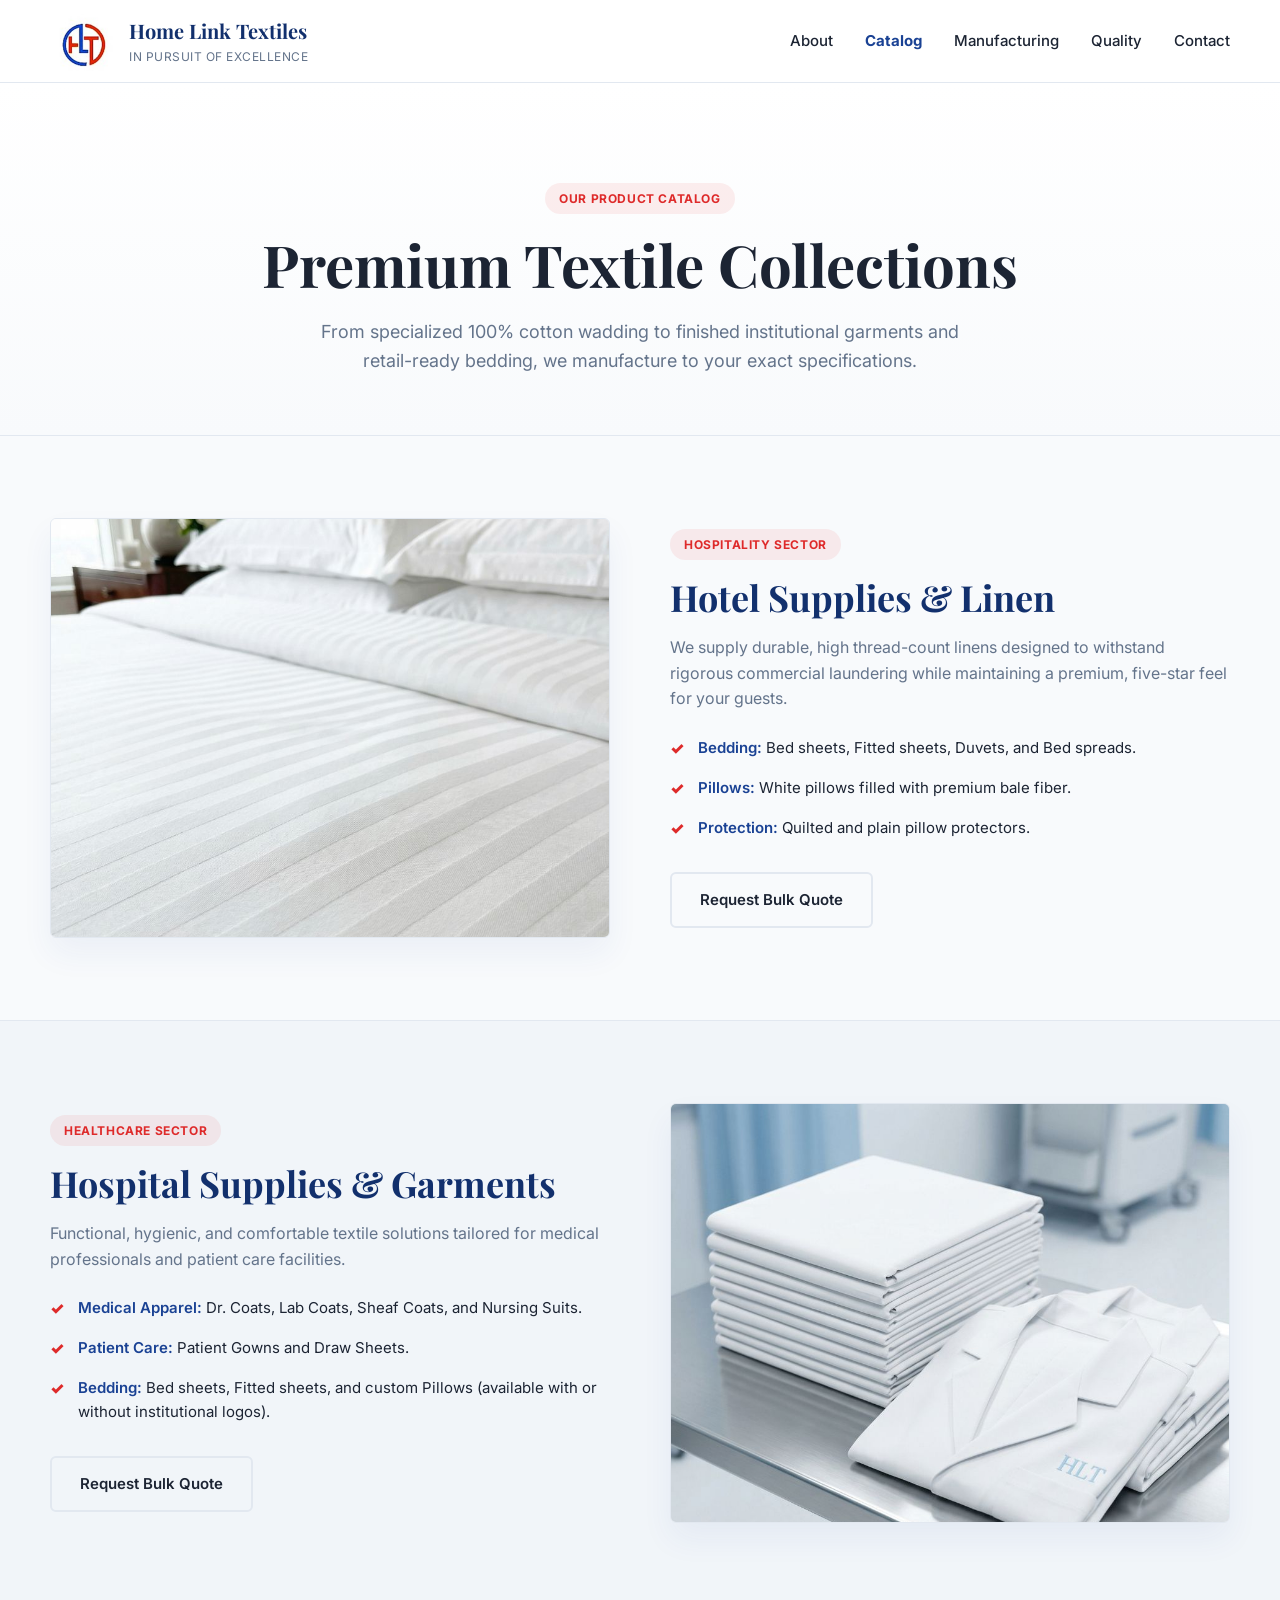
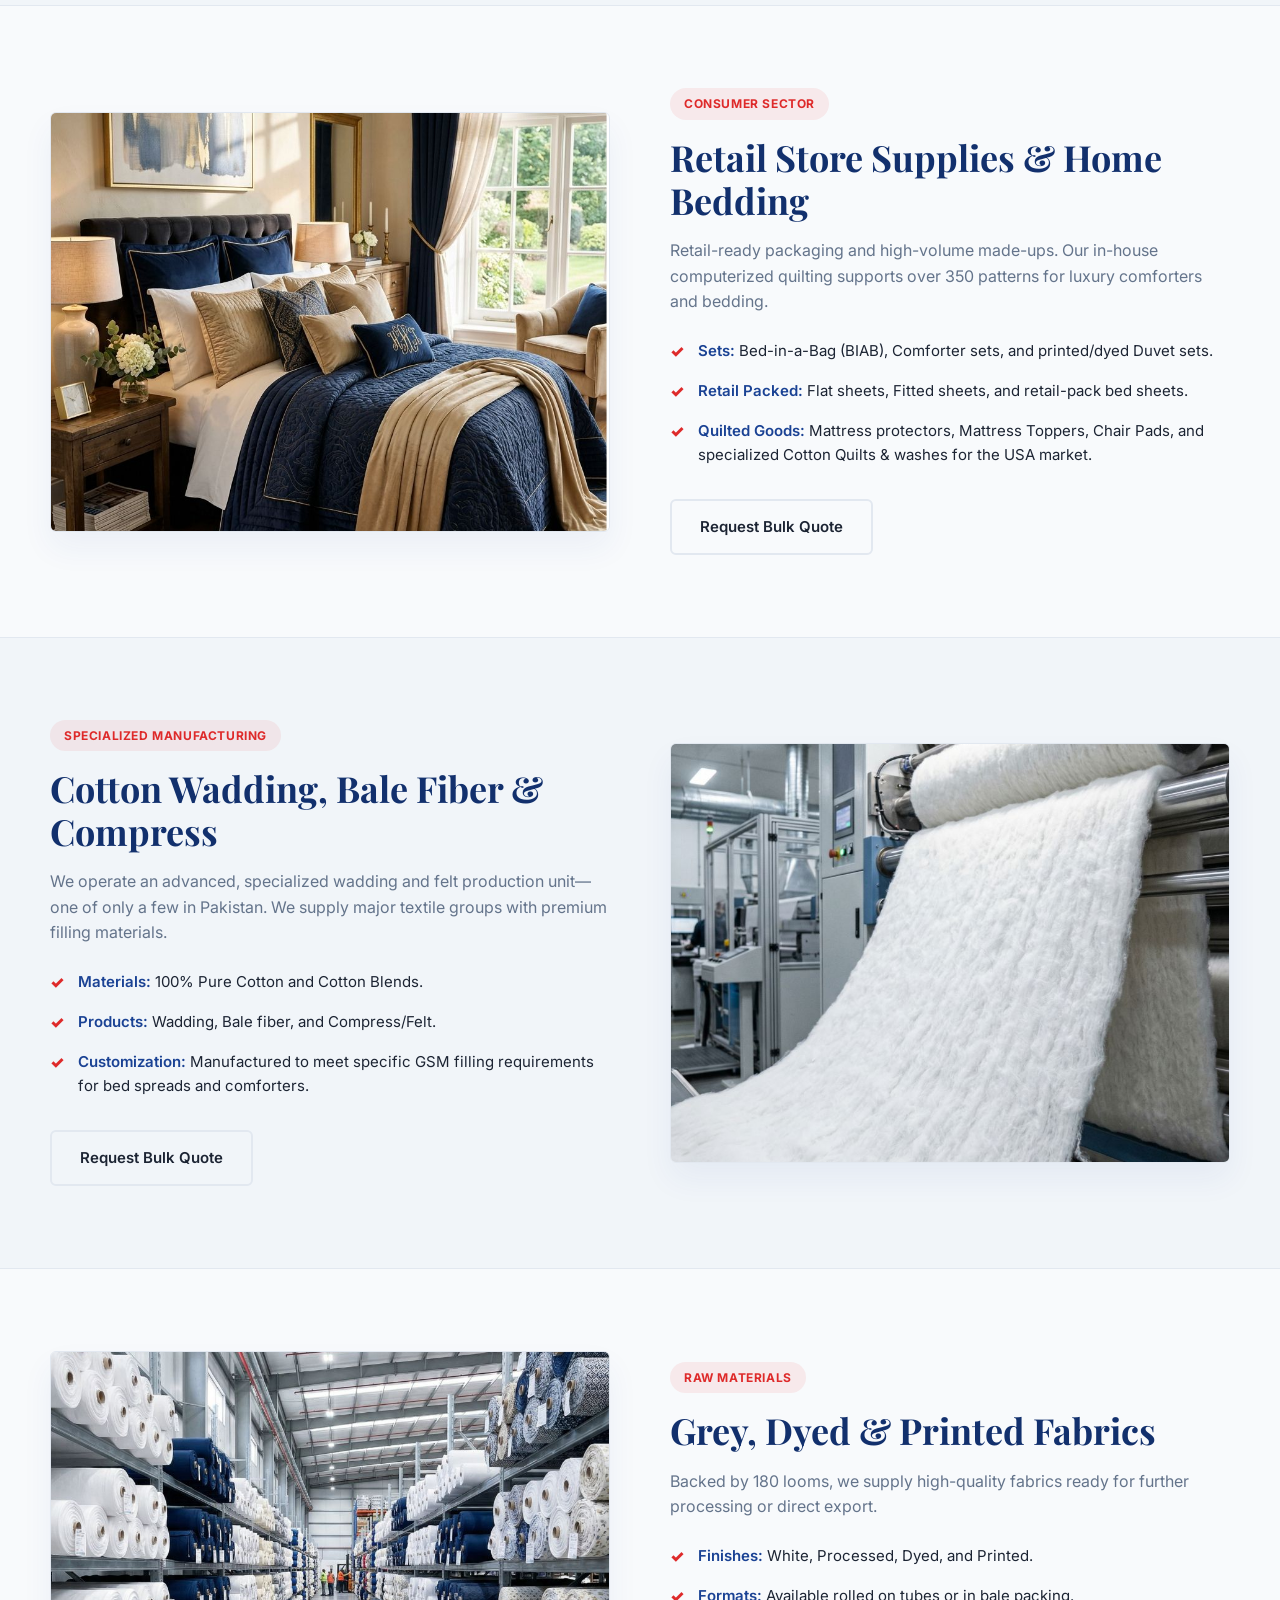
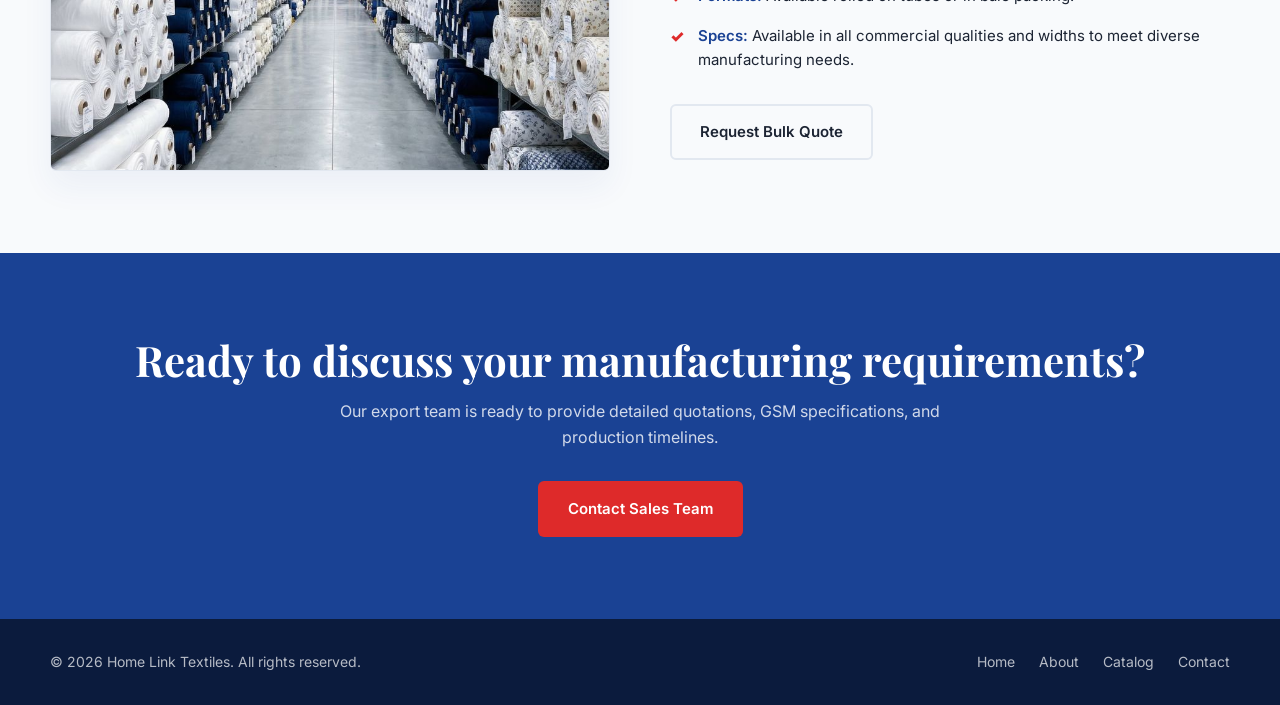
==== commit 3a657b8e: "Add files via upload" ====
--- a/products.html
+++ b/products.html
@@ -1,196 +1,196 @@
-<!DOCTYPE html>
-<html lang="en">
-<head>
-  <meta charset="UTF-8" />
-  <meta name="viewport" content="width=device-width, initial-scale=1.0" />
-  <title>Our Products | Home Link Textiles</title>
-  <link rel="icon" href="assets/image_af08e5.png" type="image/png">
-  <meta name="description" content="Explore the complete manufacturing catalog of Home Link Textiles, including hotel linen, hospital apparel, retail bedding, cotton wadding, and raw fabrics." />
-  
-  <link rel="preconnect" href="https://fonts.googleapis.com">
-  <link rel="preconnect" href="https://fonts.gstatic.com" crossorigin>
-  <link href="https://fonts.googleapis.com/css2?family=Playfair+Display:wght@600;700&family=Inter:wght@400;500;600&display=swap" rel="stylesheet">
-  
-  <link rel="stylesheet" href="styles.css" />
-</head>
-<body>
-  
-  <header>
-    <div class="container nav">
-      <a href="index.html" class="brand">
-        <img src="assets/logo.jpg" alt="Home Link Textiles Logo" />
-        <div class="brand-text">
-          <strong>Home Link Textiles</strong>
-          <span>In Pursuit of Excellence</span>
-        </div>
-      </a>
-
-      <button class="nav-toggle" aria-label="Open navigation menu" aria-expanded="false" aria-controls="site-menu">
-        <span></span>
-        <span></span>
-        <span></span>
-      </button>
-
-      <nav class="site-nav" id="site-menu">
-        <ul>
-          <li><a href="index.html#about">About</a></li>
-          <li><a href="products.html" style="color: var(--primary); font-weight: 700;">Catalog</a></li>
-          <li><a href="index.html#manufacturing">Manufacturing</a></li>
-          <li><a href="index.html#quality">Quality</a></li>
-          <li><a href="index.html#contact">Contact</a></li>
-        </ul>
-      </nav>
-    </div>
-  </header>
-  
-  <main>
-    <section class="page-header">
-      <div class="container text-center">
-        <span class="eyebrow">Our Manufacturing Catalog</span>
-        <h1>Premium Textile Collections</h1>
-        <p class="header-subtitle">
-          From specialized 100% cotton wadding to finished institutional garments and retail-ready bedding, we manufacture to your exact specifications.
-        </p>
-      </div>
-    </section>
-
-    <section class="section product-feature">
-      <div class="container">
-        <div class="feature-grid">
-          <div class="feature-image">
-            <img src="assets/hotel-linen.jpg" alt="Luxury Hotel Linen Collection" loading="lazy">
-          </div>
-          <div class="feature-text">
-            <span class="eyebrow">Hospitality Sector</span>
-            <h2>Hotel Supplies & Linen</h2>
-            <p>We supply durable, high thread-count linens designed to withstand rigorous commercial laundering while maintaining a premium, five-star feel for your guests.</p>
-            <ul class="feature-list">
-              <li><strong>Bedding:</strong> Bed sheets, Fitted sheets, Duvets, and Bed spreads.</li>
-              <li><strong>Pillows:</strong> White pillows filled with premium bale fiber.</li>
-              <li><strong>Protection:</strong> Quilted and plain pillow protectors.</li>
-            </ul>
-            <a href="index.html#contact" class="btn btn-secondary">Request Bulk Quote</a>
-          </div>
-        </div>
-      </div>
-    </section>
-
-    <section class="section product-feature bg-light">
-      <div class="container">
-        <div class="feature-grid reverse">
-          <div class="feature-image">
-            <img src="assets/hospital-linen.jpg" alt="Hospital Garments and Linen" loading="lazy">
-          </div>
-          <div class="feature-text">
-            <span class="eyebrow">Healthcare Sector</span>
-            <h2>Hospital Supplies & Garments</h2>
-            <p>Functional, hygienic, and comfortable textile solutions tailored for medical professionals and patient care facilities.</p>
-            <ul class="feature-list">
-              <li><strong>Medical Apparel:</strong> Dr. Coats, Lab Coats, Sheaf Coats, and Nursing Suits.</li>
-              <li><strong>Patient Care:</strong> Patient Gowns and Draw Sheets.</li>
-              <li><strong>Bedding:</strong> Bed sheets, Fitted sheets, and custom Pillows (available with or without institutional logos).</li>
-            </ul>
-            <a href="index.html#contact" class="btn btn-secondary">Request Bulk Quote</a>
-          </div>
-        </div>
-      </div>
-    </section>
-
-    <section class="section product-feature">
-      <div class="container">
-        <div class="feature-grid">
-          <div class="feature-image">
-            <img src="assets/home-bedding.jpg" alt="Retail Bedding and Comforters" loading="lazy">
-          </div>
-          <div class="feature-text">
-            <span class="eyebrow">Consumer Sector</span>
-            <h2>Retail Store Supplies & Home Bedding</h2>
-            <p>Retail-ready packaging and high-volume made-ups. Our in-house computerized quilting supports over 350 patterns for luxury comforters and bedding.</p>
-            <ul class="feature-list">
-              <li><strong>Sets:</strong> Bed-in-a-Bag (BIAB), Comforter sets, and printed/dyed Duvet sets.</li>
-              <li><strong>Retail Packed:</strong> Flat sheets, Fitted sheets, and retail-pack bed sheets.</li>
-              <li><strong>Quilted Goods:</strong> Mattress protectors, Mattress Toppers, Chair Pads, and specialized Cotton Quilts & washes for the USA market.</li>
-            </ul>
-            <a href="index.html#contact" class="btn btn-secondary">Request Bulk Quote</a>
-          </div>
-        </div>
-      </div>
-    </section>
-
-    <section class="section product-feature bg-light">
-      <div class="container">
-        <div class="feature-grid reverse">
-          <div class="feature-image">
-            <img src="assets/cotton-wadding.jpg" alt="Industrial Cotton Wadding" loading="lazy">
-          </div>
-          <div class="feature-text">
-            <span class="eyebrow">Specialized Manufacturing</span>
-            <h2>Cotton Wadding, Bale Fiber & Compress</h2>
-            <p>We operate an advanced, specialized wadding and felt production unit—one of only a few in Pakistan. We supply major textile groups with premium filling materials.</p>
-            <ul class="feature-list">
-              <li><strong>Materials:</strong> 100% Pure Cotton and Cotton Blends.</li>
-              <li><strong>Products:</strong> Wadding, Bale fiber, and Compress/Felt.</li>
-              <li><strong>Customization:</strong> Manufactured to meet specific GSM filling requirements for bed spreads and comforters.</li>
-            </ul>
-            <a href="index.html#contact" class="btn btn-secondary">Request Bulk Quote</a>
-          </div>
-        </div>
-      </div>
-    </section>
-
-    <section class="section product-feature">
-      <div class="container">
-        <div class="feature-grid">
-          <div class="feature-image">
-            <img src="assets/fabrics-rolls.jpg" alt="Fabric Rolls in Warehouse" loading="lazy">
-          </div>
-          <div class="feature-text">
-            <span class="eyebrow">Raw Materials</span>
-            <h2>Grey, Dyed & Printed Fabrics</h2>
-            <p>Backed by 180 looms, we supply high-quality fabrics ready for further processing or direct export.</p>
-            <ul class="feature-list">
-              <li><strong>Finishes:</strong> White, Processed, Dyed, and Printed.</li>
-              <li><strong>Formats:</strong> Available rolled on tubes or in bale packing.</li>
-              <li><strong>Specs:</strong> Available in all commercial qualities and widths to meet diverse manufacturing needs.</li>
-            </ul>
-            <a href="index.html#contact" class="btn btn-secondary">Request Bulk Quote</a>
-          </div>
-        </div>
-      </div>
-    </section>
-
-    <section class="section cta">
-      <div class="container text-center">
-        <h2>Ready to discuss your manufacturing requirements?</h2>
-        <p style="color: rgba(255,255,255,0.8); max-width: 600px; margin: 10px auto 30px;">Our export team is ready to provide detailed quotations, GSM specifications, and production timelines.</p>
-        <a href="index.html#contact" class="btn btn-primary-alt">Contact Sales Team</a>
-      </div>
-    </section>
-
-  </main>
-
-  <footer>
-    <div class="container footer-grid">
-      <p>© 2026 Home Link Textiles. All rights reserved.</p>
-      <div class="footer-links">
-        <a href="index.html">Home</a>
-        <a href="index.html#about">About</a>
-        <a href="products.html">Catalog</a>
-        <a href="index.html#contact">Contact</a>
-      </div>
-    </div>
-  </footer>
-
-  <script>
-    // Navigation toggle logic (Same as index)
-    const navToggle = document.querySelector('.nav-toggle');
-    const siteMenu = document.querySelector('.site-nav');
-    if (navToggle && siteMenu) {
-      navToggle.addEventListener('click', () => {
-        const isOpen = siteMenu.classList.toggle('open');
-        navToggle.classList.toggle('active', isOpen);
-      });
-    }
-  </script>
-</body>
-</html>
+<!DOCTYPE html>
+<html lang="en">
+<head>
+  <meta charset="UTF-8" />
+  <meta name="viewport" content="width=device-width, initial-scale=1.0" />
+  <title>Our Products | Home Link Textiles</title>
+  <link rel="icon" href="assets/image_af08e5.png" type="image/png">
+  <meta name="description" content="Explore the complete manufacturing catalog of Home Link Textiles, including hotel linen, hospital apparel, retail bedding, cotton wadding, and raw fabrics." />
+  
+  <link rel="preconnect" href="https://fonts.googleapis.com">
+  <link rel="preconnect" href="https://fonts.gstatic.com" crossorigin>
+  <link href="https://fonts.googleapis.com/css2?family=Playfair+Display:wght@600;700&family=Inter:wght@400;500;600&display=swap" rel="stylesheet">
+  
+  <link rel="stylesheet" href="styles.css" />
+</head>
+<body>
+  
+  <header>
+    <div class="container nav">
+      <a href="index.html" class="brand">
+        <img src="assets/logo.jpg" alt="Home Link Textiles Logo" />
+        <div class="brand-text">
+          <strong>Home Link Textiles</strong>
+          <span>In Pursuit of Excellence</span>
+        </div>
+      </a>
+
+      <button class="nav-toggle" aria-label="Open navigation menu" aria-expanded="false" aria-controls="site-menu">
+        <span></span>
+        <span></span>
+        <span></span>
+      </button>
+
+      <nav class="site-nav" id="site-menu">
+        <ul>
+          <li><a href="index.html#about">About</a></li>
+          <li><a href="products.html" style="color: var(--primary); font-weight: 700;">Catalog</a></li>
+          <li><a href="index.html#manufacturing">Manufacturing</a></li>
+          <li><a href="index.html#quality">Quality</a></li>
+          <li><a href="index.html#contact">Contact</a></li>
+        </ul>
+      </nav>
+    </div>
+  </header>
+  
+  <main>
+    <section class="page-header">
+      <div class="container text-center">
+        <span class="eyebrow">Our Product Catalog</span>
+        <h1>Premium Textile Collections</h1>
+        <p class="header-subtitle">
+          From specialized 100% cotton wadding to finished institutional garments and retail-ready bedding, we manufacture to your exact specifications.
+        </p>
+      </div>
+    </section>
+
+    <section class="section product-feature">
+      <div class="container">
+        <div class="feature-grid">
+          <div class="feature-image">
+            <img src="assets/hotel-linen.jpg" alt="Luxury Hotel Linen Collection" loading="lazy">
+          </div>
+          <div class="feature-text">
+            <span class="eyebrow">Hospitality Sector</span>
+            <h2>Hotel Supplies & Linen</h2>
+            <p>We supply durable, high thread-count linens designed to withstand rigorous commercial laundering while maintaining a premium, five-star feel for your guests.</p>
+            <ul class="feature-list">
+              <li><strong>Bedding:</strong> Bed sheets, Fitted sheets, Duvets, and Bed spreads.</li>
+              <li><strong>Pillows:</strong> White pillows filled with premium bale fiber.</li>
+              <li><strong>Protection:</strong> Quilted and plain pillow protectors.</li>
+            </ul>
+            <a href="index.html#contact" class="btn btn-secondary">Request Bulk Quote</a>
+          </div>
+        </div>
+      </div>
+    </section>
+
+    <section class="section product-feature bg-light">
+      <div class="container">
+        <div class="feature-grid reverse">
+          <div class="feature-image">
+            <img src="assets/hospital-linen.jpg" alt="Hospital Garments and Linen" loading="lazy">
+          </div>
+          <div class="feature-text">
+            <span class="eyebrow">Healthcare Sector</span>
+            <h2>Hospital Supplies & Garments</h2>
+            <p>Functional, hygienic, and comfortable textile solutions tailored for medical professionals and patient care facilities.</p>
+            <ul class="feature-list">
+              <li><strong>Medical Apparel:</strong> Dr. Coats, Lab Coats, Sheaf Coats, and Nursing Suits.</li>
+              <li><strong>Patient Care:</strong> Patient Gowns and Draw Sheets.</li>
+              <li><strong>Bedding:</strong> Bed sheets, Fitted sheets, and custom Pillows (available with or without institutional logos).</li>
+            </ul>
+            <a href="index.html#contact" class="btn btn-secondary">Request Bulk Quote</a>
+          </div>
+        </div>
+      </div>
+    </section>
+
+    <section class="section product-feature">
+      <div class="container">
+        <div class="feature-grid">
+          <div class="feature-image">
+            <img src="assets/home-bedding.jpg" alt="Retail Bedding and Comforters" loading="lazy">
+          </div>
+          <div class="feature-text">
+            <span class="eyebrow">Consumer Sector</span>
+            <h2>Retail Store Supplies & Home Bedding</h2>
+            <p>Retail-ready packaging and high-volume made-ups. Our in-house computerized quilting supports over 350 patterns for luxury comforters and bedding.</p>
+            <ul class="feature-list">
+              <li><strong>Sets:</strong> Bed-in-a-Bag (BIAB), Comforter sets, and printed/dyed Duvet sets.</li>
+              <li><strong>Retail Packed:</strong> Flat sheets, Fitted sheets, and retail-pack bed sheets.</li>
+              <li><strong>Quilted Goods:</strong> Mattress protectors, Mattress Toppers, Chair Pads, and specialized Cotton Quilts & washes for the USA market.</li>
+            </ul>
+            <a href="index.html#contact" class="btn btn-secondary">Request Bulk Quote</a>
+          </div>
+        </div>
+      </div>
+    </section>
+
+    <section class="section product-feature bg-light">
+      <div class="container">
+        <div class="feature-grid reverse">
+          <div class="feature-image">
+            <img src="assets/cotton-wadding.jpg" alt="Industrial Cotton Wadding" loading="lazy">
+          </div>
+          <div class="feature-text">
+            <span class="eyebrow">Specialized Manufacturing</span>
+            <h2>Cotton Wadding, Bale Fiber & Compress</h2>
+            <p>We operate an advanced, specialized wadding and felt production unit—one of only a few in Pakistan. We supply major textile groups with premium filling materials.</p>
+            <ul class="feature-list">
+              <li><strong>Materials:</strong> 100% Pure Cotton and Cotton Blends.</li>
+              <li><strong>Products:</strong> Wadding, Bale fiber, and Compress/Felt.</li>
+              <li><strong>Customization:</strong> Manufactured to meet specific GSM filling requirements for bed spreads and comforters.</li>
+            </ul>
+            <a href="index.html#contact" class="btn btn-secondary">Request Bulk Quote</a>
+          </div>
+        </div>
+      </div>
+    </section>
+
+    <section class="section product-feature">
+      <div class="container">
+        <div class="feature-grid">
+          <div class="feature-image">
+            <img src="assets/fabrics-rolls.jpg" alt="Fabric Rolls in Warehouse" loading="lazy">
+          </div>
+          <div class="feature-text">
+            <span class="eyebrow">Raw Materials</span>
+            <h2>Grey, Dyed & Printed Fabrics</h2>
+            <p>Backed by 180 looms, we supply high-quality fabrics ready for further processing or direct export.</p>
+            <ul class="feature-list">
+              <li><strong>Finishes:</strong> White, Processed, Dyed, and Printed.</li>
+              <li><strong>Formats:</strong> Available rolled on tubes or in bale packing.</li>
+              <li><strong>Specs:</strong> Available in all commercial qualities and widths to meet diverse manufacturing needs.</li>
+            </ul>
+            <a href="index.html#contact" class="btn btn-secondary">Request Bulk Quote</a>
+          </div>
+        </div>
+      </div>
+    </section>
+
+    <section class="section cta">
+      <div class="container text-center">
+        <h2>Ready to discuss your manufacturing requirements?</h2>
+        <p style="color: rgba(255,255,255,0.8); max-width: 600px; margin: 10px auto 30px;">Our export team is ready to provide detailed quotations, GSM specifications, and production timelines.</p>
+        <a href="index.html#contact" class="btn btn-primary-alt">Contact Sales Team</a>
+      </div>
+    </section>
+
+  </main>
+
+  <footer>
+    <div class="container footer-grid">
+      <p>© 2026 Home Link Textiles. All rights reserved.</p>
+      <div class="footer-links">
+        <a href="index.html">Home</a>
+        <a href="index.html#about">About</a>
+        <a href="products.html">Catalog</a>
+        <a href="index.html#contact">Contact</a>
+      </div>
+    </div>
+  </footer>
+
+  <script>
+    // Navigation toggle logic (Same as index)
+    const navToggle = document.querySelector('.nav-toggle');
+    const siteMenu = document.querySelector('.site-nav');
+    if (navToggle && siteMenu) {
+      navToggle.addEventListener('click', () => {
+        const isOpen = siteMenu.classList.toggle('open');
+        navToggle.classList.toggle('active', isOpen);
+      });
+    }
+  </script>
+</body>
+</html>
--- a/styles.css
+++ b/styles.css
@@ -341,104 +341,98 @@
 }
 
 /* Premium Catalog Grid */
-.catalog-grid {
-  display: grid;
-  grid-template-columns: repeat(3, 1fr);
-  gap: 24px;
-  margin-top: 40px;
-}
-
-.catalog-item {
+/* =========================================
+   CATALOG TEASER (INDEX PAGE)
+   ========================================= */
+
+.catalog-teaser {
+  background: var(--white);
+  border-bottom: 1px solid var(--border);
+}
+
+.teaser-grid {
+  display: grid;
+  grid-template-columns: 1.1fr 0.9fr;
+  gap: 80px;
+  align-items: center;
+}
+
+.teaser-content h2 {
+  color: var(--primary-dark);
+  margin-bottom: 16px;
+}
+
+.teaser-content p {
+  font-size: 18px;
+  margin-bottom: 20px;
+}
+
+.teaser-image-wrapper {
   position: relative;
+  z-index: 1;
+}
+
+/* Container for the slideshow */
+.teaser-slideshow {
+  position: relative;
+  width: 100%;
+  aspect-ratio: 4/3;
   border-radius: var(--radius);
   overflow: hidden;
   box-shadow: var(--shadow);
-  aspect-ratio: 3/4;
+  border: 1px solid var(--border);
   background: var(--bg);
-  border: 1px solid var(--border);
-}
-
-.catalog-img {
+}
+
+/* Base style for all images in the slideshow */
+.teaser-slideshow .slide {
+  position: absolute;
+  top: 0;
+  left: 0;
   width: 100%;
   height: 100%;
   object-fit: cover;
-  transition: transform 0.7s ease;
-}
-
-.catalog-overlay {
+  opacity: 0;
+  transform: scale(1);
+  /* Smooth 1.5s crossfade, and a 6s slow zoom */
+  transition: opacity 1.5s ease-in-out, transform 6s ease-out;
+}
+
+/* The active image fades in and slowly zooms */
+.teaser-slideshow .slide.active {
+  opacity: 1;
+  transform: scale(1.08); /* Premium slow zoom effect */
+}
+
+.teaser-floating-card {
   position: absolute;
-  inset: 0;
-  background: linear-gradient(to top, rgba(26, 66, 148, 0.95) 0%, rgba(26, 66, 148, 0.3) 100%);
-  color: var(--white);
-  opacity: 0;
+  bottom: -24px;
+  left: -32px;
+  background: var(--white);
+  padding: 24px 32px;
+  border-radius: var(--radius);
+  box-shadow: 0 24px 48px rgba(26, 66, 148, 0.15);
+  border: 1px solid var(--border);
   display: flex;
-  align-items: flex-end;
-  padding: 32px 24px;
-  transition: opacity 0.4s ease;
-}
-
-.catalog-item:hover .catalog-overlay {
-  opacity: 1;
-}
-
-.catalog-item:hover .catalog-img {
-  transform: scale(1.05);
-}
-
-.catalog-content {
-  transform: translateY(15px);
-  transition: transform 0.4s ease;
-  width: 100%;
-}
-
-.catalog-item:hover .catalog-content {
-  transform: translateY(0);
-}
-
-.catalog-tag {
-  background: var(--secondary);
-  color: var(--white);
-  padding: 4px 10px;
-  font-size: 10px;
+  flex-direction: column;
+  gap: 4px;
+  z-index: 2;
+}
+
+.teaser-floating-card strong {
+  font-family: 'Playfair Display', serif;
+  font-size: 36px;
   font-weight: 700;
+  color: var(--secondary);
+  line-height: 1;
+}
+
+.teaser-floating-card span {
+  font-size: 12px;
+  font-weight: 700;
+  color: var(--muted);
   text-transform: uppercase;
-  letter-spacing: 1px;
-  border-radius: 4px;
-  margin-bottom: 12px;
-  display: inline-block;
-}
-
-.catalog-content h3 {
-  font-size: 24px;
-  color: var(--white);
-  margin-bottom: 6px;
-}
-
-.catalog-content p {
-  color: rgba(255, 255, 255, 0.8);
-  font-size: 14px;
-  margin-bottom: 16px;
-}
-
-.catalog-content ul {
-  list-style: none;
-  margin-bottom: 24px;
-  padding: 0;
-}
-
-.catalog-content ul li {
-  font-size: 13px;
-  color: var(--white);
-  margin-bottom: 8px;
-  display: flex;
-  align-items: center;
-}
-
-.catalog-content ul li::before {
-  content: "→";
-  color: var(--secondary);
-  margin-right: 10px;
-  font-weight: 700;
+  letter-spacing: 0.5px;
 }
 
 .btn-outline {
@@ -668,6 +662,91 @@
   transform: scale(1.05);
 }
 
+/* =========================================
+   PRODUCTS PAGE SPECIFIC STYLES
+   ========================================= */
+
+.page-header {
+  background: linear-gradient(180deg, #ffffff 0%, #F8FAFC 100%);
+  padding: 100px 0 60px;
+  border-bottom: 1px solid var(--border);
+}
+
+.page-header .header-subtitle {
+  max-width: 680px;
+  margin: 0 auto;
+  font-size: 18px;
+  color: var(--muted);
+}
+
+.bg-light {
+  background-color: #F1F5F9;
+  border-top: 1px solid var(--border);
+  border-bottom: 1px solid var(--border);
+}
+
+/* Zig-Zag Feature Grid */
+.feature-grid {
+  display: grid;
+  grid-template-columns: 1fr 1fr;
+  gap: 60px;
+  align-items: center;
+}
+
+/* Reverses the order so text is on the left, image on right */
+.feature-grid.reverse .feature-text {
+  order: -1;
+}
+
+.feature-image img {
+  width: 100%;
+  border-radius: var(--radius);
+  box-shadow: var(--shadow);
+  aspect-ratio: 4/3;
+  object-fit: cover;
+  border: 1px solid var(--border);
+}
+
+.feature-text h2 {
+  font-size: 36px;
+  color: var(--primary-dark);
+  margin-bottom: 16px;
+}
+
+.feature-text p {
+  font-size: 16px;
+  margin-bottom: 24px;
+}
+
+.feature-list {
+  list-style: none;
+  margin-bottom: 32px;
+}
+
+.feature-list li {
+  position: relative;
+  padding-left: 28px;
+  margin-bottom: 16px;
+  color: var(--text);
+  font-size: 15px;
+}
+
+.feature-list li strong {
+  color: var(--primary);
+  font-weight: 600;
+}
+
+/* Custom checkmark list style */
+.feature-list li::before {
+  content: "✓";
+  position: absolute;
+  left: 0;
+  top: 0;
+  color: var(--secondary);
+  font-weight: 900;
+  font-size: 16px;
+}
+
 /* Responsive Rules */
 @media (max-width: 1080px) {
   .hero-grid,
@@ -677,21 +756,26 @@
   .cta-grid,
   .process-grid,
   .highlight-bar,
-  .feature-grid { /* Added feature-grid here */
+  .feature-grid,
+  .teaser-grid { /* Added teaser-grid here */
     grid-template-columns: 1fr;
-    gap: 40px;
+    gap: 48px;
   }
   
-  /* Forces the image to always be on top on mobile screens */
-  .feature-grid.reverse .feature-text {
-    order: 0;
-  }
-
-  .nav {
-    flex-direction: column;
-    padding: 16px 0;
-  }
-}
+  /* Pulls the floating card inside the image boundary on mobile */
+  .teaser-floating-card {
+    bottom: 16px;
+    left: 16px;
+    padding: 16px 24px;
+  }
+  
+  .teaser-floating-card strong {
+    font-size: 28px;
+  }
+
+  /* ... the rest of your existing tablet/mobile CSS ... */
+}
+
 @media (max-width: 860px) {
   .nav {
     min-height: 76px;
@@ -732,49 +816,7 @@
     background: var(--bg);
   }
 
-  /* Catalog Swipeable Gallery for Mobile */
-  .catalog-grid {
-    display: flex;
-    flex-wrap: nowrap;
-    overflow-x: auto;
-    scroll-snap-type: x mandatory;
-    padding-bottom: 24px;
-    -webkit-overflow-scrolling: touch;
-    scrollbar-width: thin;
-    gap: 16px;
-  }
-
-  .catalog-item {
-    flex: 0 0 85%;
-    scroll-snap-align: start;
-    aspect-ratio: auto;
-    height: 420px;
-  }
-
-  /* Custom Scrollbar for horizontal gallery */
-  .catalog-grid::-webkit-scrollbar {
-    height: 6px;
-  }
   
-  .catalog-grid::-webkit-scrollbar-thumb {
-    background: var(--primary);
-    border-radius: 10px;
-  }
-  
-  .catalog-grid::-webkit-scrollbar-track {
-    background: var(--border);
-    border-radius: 10px;
-  }
-
-  /* Ensure overlay is always visible on mobile since there is no hover */
-  .catalog-overlay {
-    opacity: 1;
-    background: linear-gradient(to top, rgba(26, 66, 148, 0.95) 0%, rgba(26, 66, 148, 0.5) 100%);
-  }
-
-  .catalog-content {
-    transform: translateY(0);
-  }
 }
 
 @media (max-width: 700px) {
@@ -810,89 +852,4 @@
   .footer-links {
     justify-content: center;
   }
-}
-
-/* =========================================
-   PRODUCTS PAGE SPECIFIC STYLES
-   ========================================= */
-
-.page-header {
-  background: linear-gradient(180deg, #ffffff 0%, #F8FAFC 100%);
-  padding: 100px 0 60px;
-  border-bottom: 1px solid var(--border);
-}
-
-.page-header .header-subtitle {
-  max-width: 680px;
-  margin: 0 auto;
-  font-size: 18px;
-  color: var(--muted);
-}
-
-.bg-light {
-  background-color: #F1F5F9;
-  border-top: 1px solid var(--border);
-  border-bottom: 1px solid var(--border);
-}
-
-/* Zig-Zag Feature Grid */
-.feature-grid {
-  display: grid;
-  grid-template-columns: 1fr 1fr;
-  gap: 60px;
-  align-items: center;
-}
-
-/* Reverses the order so text is on the left, image on right */
-.feature-grid.reverse .feature-text {
-  order: -1;
-}
-
-.feature-image img {
-  width: 100%;
-  border-radius: var(--radius);
-  box-shadow: var(--shadow);
-  aspect-ratio: 4/3;
-  object-fit: cover;
-  border: 1px solid var(--border);
-}
-
-.feature-text h2 {
-  font-size: 36px;
-  color: var(--primary-dark);
-  margin-bottom: 16px;
-}
-
-.feature-text p {
-  font-size: 16px;
-  margin-bottom: 24px;
-}
-
-.feature-list {
-  list-style: none;
-  margin-bottom: 32px;
-}
-
-.feature-list li {
-  position: relative;
-  padding-left: 28px;
-  margin-bottom: 16px;
-  color: var(--text);
-  font-size: 15px;
-}
-
-.feature-list li strong {
-  color: var(--primary);
-  font-weight: 600;
-}
-
-/* Custom checkmark list style */
-.feature-list li::before {
-  content: "✓";
-  position: absolute;
-  left: 0;
-  top: 0;
-  color: var(--secondary);
-  font-weight: 900;
-  font-size: 16px;
-}
+}
